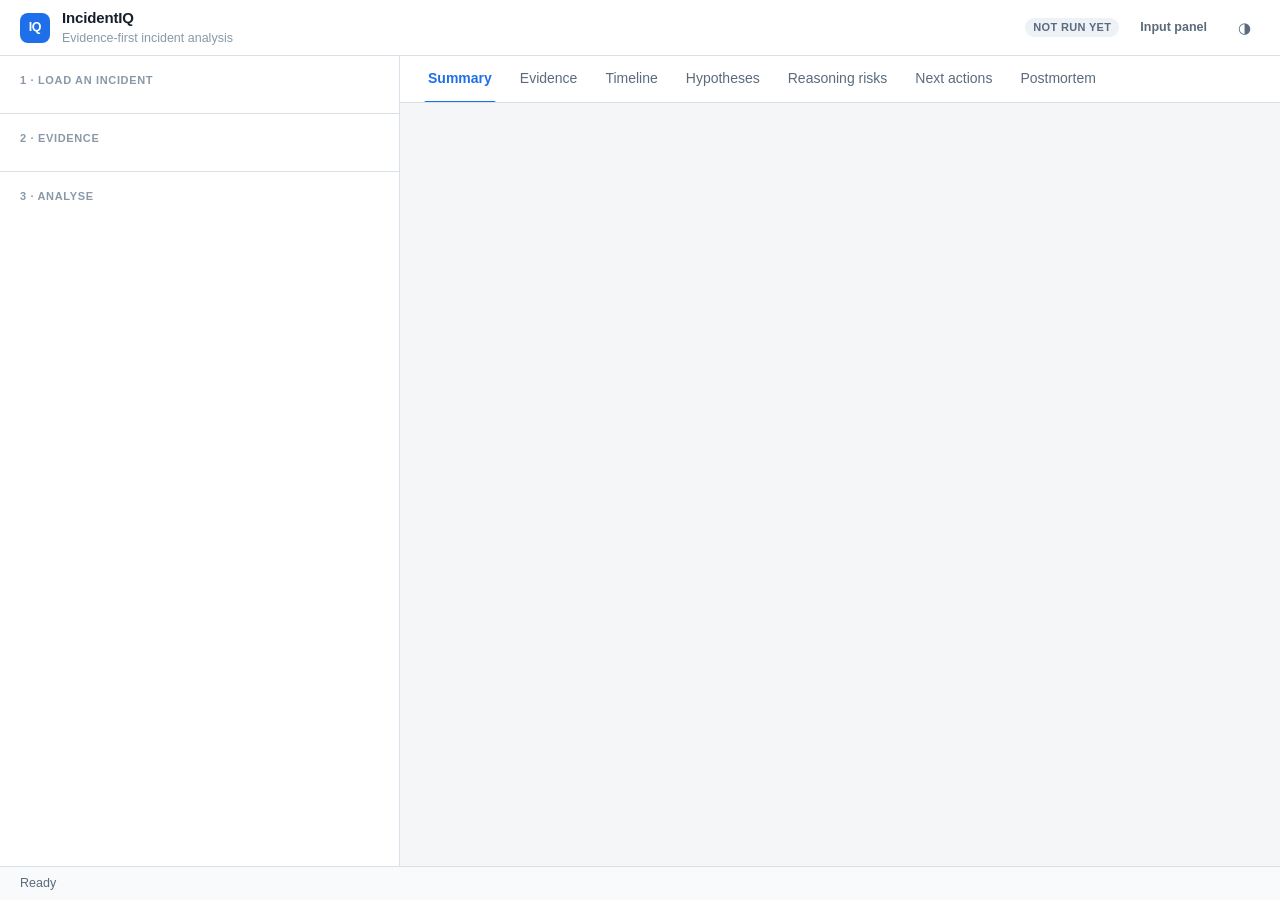
==== frontend/index.html @ 2699afd3 "design system and application shell Zero-build frontend so the tool runs with only Python installed." ====
<!DOCTYPE html>
<html lang="en" data-theme="light">
<head>
  <meta charset="utf-8">
  <meta name="viewport" content="width=device-width, initial-scale=1">
  <title>IncidentIQ &mdash; AI-assisted incident analysis</title>

  <link rel="stylesheet" href="./css/theme.css">
  <link rel="stylesheet" href="./css/base.css">
  <link rel="stylesheet" href="./css/layout.css">
  <link rel="stylesheet" href="./css/components.css">

  <!-- Applied before first paint so the page never flashes the wrong theme. -->
  <script>
    (function () {
      var saved = null;
      try { saved = localStorage.getItem("iq.theme"); } catch (e) { /* private mode */ }
      var prefersDark = window.matchMedia &&
        window.matchMedia("(prefers-color-scheme: dark)").matches;
      document.documentElement.dataset.theme = saved || (prefersDark ? "dark" : "light");
    })();
  </script>
</head>

<body>
<div class="app">

  <!-- ===================== header ===================== -->
  <header class="app-header">
    <div class="brand">
      <div class="brand__mark" aria-hidden="true">IQ</div>
      <div>
        <div class="brand__name">IncidentIQ</div>
        <div class="brand__tagline">Evidence-first incident analysis</div>
      </div>
    </div>

    <div class="app-header__spacer"></div>

    <div class="app-header__actions">
      <span class="badge" id="provider-badge" title="Which engine produced the current analysis">
        not run yet
      </span>
      <button class="btn btn--ghost btn--sm" id="btn-toggle-sidebar"
              title="Show or hide the input panel">
        Input panel
      </button>
      <button class="btn btn--icon btn--ghost" id="btn-theme"
              title="Switch between light and dark" aria-label="Toggle colour theme">
        &#9681;
      </button>
    </div>
  </header>

  <!-- ===================== body ===================== -->
  <div class="app-body" id="app-body" data-sidebar="expanded">

    <!-- ---------- input sidebar ---------- -->
    <aside class="sidebar" id="sidebar" aria-label="Incident input">
      <div class="sidebar__section">
        <span class="sidebar__label">1 &middot; Load an incident</span>
        <div id="mount-samples" class="stack-2"></div>
      </div>

      <div class="sidebar__section">
        <span class="sidebar__label">2 &middot; Evidence</span>
        <div id="mount-input"></div>
      </div>

      <div class="sidebar__section">
        <span class="sidebar__label">3 &middot; Analyse</span>
        <div id="mount-run"></div>
      </div>
    </aside>

    <!-- ---------- results workspace ---------- -->
    <main class="workspace">
      <nav class="tabstrip" role="tablist" id="tabstrip" aria-label="Analysis sections">
        <button class="tab" role="tab" data-tab="summary"    aria-selected="true">Summary</button>
        <button class="tab" role="tab" data-tab="evidence"   aria-selected="false">Evidence</button>
        <button class="tab" role="tab" data-tab="timeline"   aria-selected="false">Timeline</button>
        <button class="tab" role="tab" data-tab="hypotheses" aria-selected="false">Hypotheses</button>
        <button class="tab" role="tab" data-tab="risks"      aria-selected="false">Reasoning risks</button>
        <button class="tab" role="tab" data-tab="actions"    aria-selected="false">Next actions</button>
        <button class="tab" role="tab" data-tab="report"     aria-selected="false">Postmortem</button>
      </nav>

      <div class="panes" id="panes">
        <section class="pane is-active" data-pane="summary"    role="tabpanel"><div class="pane__inner" id="pane-summary"></div></section>
        <section class="pane"           data-pane="evidence"   role="tabpanel"><div class="pane__inner" id="pane-evidence"></div></section>
        <section class="pane"           data-pane="timeline"   role="tabpanel"><div class="pane__inner" id="pane-timeline"></div></section>
        <section class="pane"           data-pane="hypotheses" role="tabpanel"><div class="pane__inner" id="pane-hypotheses"></div></section>
        <section class="pane"           data-pane="risks"      role="tabpanel"><div class="pane__inner" id="pane-risks"></div></section>
        <section class="pane"           data-pane="actions"    role="tabpanel"><div class="pane__inner" id="pane-actions"></div></section>
        <section class="pane"           data-pane="report"     role="tabpanel"><div class="pane__inner" id="pane-report"></div></section>
      </div>
    </main>
  </div>

  <!-- ===================== status bar ===================== -->
  <footer class="statusbar" id="statusbar">
    <span class="statusbar__item" id="status-state">Ready</span>
    <span class="statusbar__spacer"></span>
    <span class="statusbar__item" id="status-grounding"></span>
    <span class="statusbar__item" id="status-model"></span>
    <span class="statusbar__item" id="status-duration"></span>
  </footer>
</div>

<div class="toast-host" id="toast-host" aria-live="polite"></div>
</body>
</html>
---- frontend/css/theme.css ----
/* ==========================================================================
   theme.css - design tokens only.
   Every colour, spacing step, radius and font size used anywhere in the app
   is declared here. Component stylesheets must never hard-code a raw value.
   ========================================================================== */

:root {
  /* --- neutral ramp (light) --- */
  --c-bg:            #f4f6f8;
  --c-surface:       #ffffff;
  --c-surface-2:     #f8fafc;
  --c-surface-3:     #eef2f6;
  --c-border:        #d9e0e7;
  --c-border-strong: #b9c4ce;

  --c-text:          #16202b;
  --c-text-muted:    #5b6b7c;
  --c-text-faint:    #8a99a8;

  /* --- brand --- */
  --c-brand:         #1f6feb;
  --c-brand-hover:   #1a5fcc;
  --c-brand-soft:    #e6f0fe;
  --c-brand-text:    #ffffff;

  /* --- semantic (severity / status) --- */
  --c-critical:      #c22b3a;
  --c-critical-soft: #fdeaec;
  --c-high:          #d1620a;
  --c-high-soft:     #fdf0e4;
  --c-medium:        #a3760b;
  --c-medium-soft:   #fdf6e3;
  --c-low:           #1f6feb;
  --c-low-soft:      #e9f1fe;
  --c-ok:            #1a7f52;
  --c-ok-soft:       #e6f5ee;
  --c-info:          #5b6b7c;
  --c-info-soft:     #eef2f6;

  /* --- epistemic status: the heart of the tool ---
     Facts, assumptions and hypotheses must never look the same. */
  --c-fact:          #1a7f52;
  --c-fact-soft:     #e6f5ee;
  --c-assumption:    #a3760b;
  --c-assumption-soft: #fdf6e3;
  --c-hypothesis:    #6b3fc4;
  --c-hypothesis-soft: #f0eafb;
  --c-unsupported:   #c22b3a;
  --c-unsupported-soft: #fdeaec;

  /* --- spacing scale (4px base) --- */
  --sp-1: 4px;
  --sp-2: 8px;
  --sp-3: 12px;
  --sp-4: 16px;
  --sp-5: 20px;
  --sp-6: 24px;
  --sp-8: 32px;
  --sp-10: 40px;
  --sp-12: 48px;

  /* --- radii --- */
  --r-sm: 4px;
  --r-md: 8px;
  --r-lg: 12px;
  --r-pill: 999px;

  /* --- typography --- */
  --font-sans: "Segoe UI", -apple-system, BlinkMacSystemFont, Roboto,
               "Helvetica Neue", Arial, sans-serif;
  --font-mono: "Cascadia Mono", "SF Mono", Consolas, "Liberation Mono", monospace;

  --fs-xs:  11px;
  --fs-sm:  12.5px;
  --fs-base: 14px;
  --fs-md:  15px;
  --fs-lg:  18px;
  --fs-xl:  22px;
  --fs-2xl: 28px;

  --lh-tight: 1.25;
  --lh-base:  1.55;

  /* --- elevation --- */
  --shadow-sm: 0 1px 2px rgba(16, 26, 36, .07);
  --shadow-md: 0 2px 8px rgba(16, 26, 36, .10);
  --shadow-lg: 0 8px 28px rgba(16, 26, 36, .16);

  /* --- layout --- */
  --sidebar-w: 400px;
  --header-h: 56px;
  --statusbar-h: 34px;

  --transition: 140ms ease;
}

/* --- dark theme -----------------------------------------------------------
   Only the colour tokens are overridden; every size stays identical. */
[data-theme="dark"] {
  --c-bg:            #0e141b;
  --c-surface:       #161e27;
  --c-surface-2:     #1b242f;
  --c-surface-3:     #222d3a;
  --c-border:        #2a3644;
  --c-border-strong: #3b4a5c;

  --c-text:          #e6edf3;
  --c-text-muted:    #9fb0c0;
  --c-text-faint:    #6e8093;

  --c-brand:         #4b8dfb;
  --c-brand-hover:   #6ba1fc;
  --c-brand-soft:    #1a2942;
  --c-brand-text:    #0e141b;

  --c-critical:      #f0707e;
  --c-critical-soft: #35191e;
  --c-high:          #f0a05a;
  --c-high-soft:     #33220f;
  --c-medium:        #e2be5c;
  --c-medium-soft:   #302810;
  --c-low:           #4b8dfb;
  --c-low-soft:      #17233a;
  --c-ok:            #4fc48c;
  --c-ok-soft:       #12291f;
  --c-info:          #9fb0c0;
  --c-info-soft:     #222d3a;

  --c-fact:          #4fc48c;
  --c-fact-soft:     #12291f;
  --c-assumption:    #e2be5c;
  --c-assumption-soft: #302810;
  --c-hypothesis:    #b18cf5;
  --c-hypothesis-soft: #241a3a;
  --c-unsupported:   #f0707e;
  --c-unsupported-soft: #35191e;

  --shadow-sm: 0 1px 2px rgba(0, 0, 0, .40);
  --shadow-md: 0 2px 10px rgba(0, 0, 0, .45);
  --shadow-lg: 0 10px 32px rgba(0, 0, 0, .55);
}
---- frontend/css/base.css ----
/* ==========================================================================
   base.css - reset and element defaults.
   ========================================================================== */

*,
*::before,
*::after { box-sizing: border-box; }

html, body { height: 100%; }

body {
  margin: 0;
  font-family: var(--font-sans);
  font-size: var(--fs-base);
  line-height: var(--lh-base);
  color: var(--c-text);
  background: var(--c-bg);
  -webkit-font-smoothing: antialiased;
}

h1, h2, h3, h4 {
  margin: 0;
  line-height: var(--lh-tight);
  font-weight: 600;
}

h1 { font-size: var(--fs-xl); }
h2 { font-size: var(--fs-lg); }
h3 { font-size: var(--fs-md); }
h4 { font-size: var(--fs-base); }

p { margin: 0 0 var(--sp-3); }
p:last-child { margin-bottom: 0; }

ul, ol { margin: 0 0 var(--sp-3); padding-left: var(--sp-5); }
li { margin-bottom: var(--sp-1); }

a {
  color: var(--c-brand);
  text-decoration: none;
}
a:hover { text-decoration: underline; }

code, pre, kbd {
  font-family: var(--font-mono);
  font-size: var(--fs-sm);
}

pre {
  margin: 0;
  overflow-x: auto;
}

button, input, select, textarea {
  font: inherit;
  color: inherit;
}

textarea { resize: vertical; }

hr {
  border: 0;
  border-top: 1px solid var(--c-border);
  margin: var(--sp-5) 0;
}

/* Focus ring - visible for keyboard users, invisible for mouse clicks. */
:focus-visible {
  outline: 2px solid var(--c-brand);
  outline-offset: 2px;
  border-radius: var(--r-sm);
}

/* Scrollbars, dark-theme aware. */
::-webkit-scrollbar { width: 10px; height: 10px; }
::-webkit-scrollbar-track { background: transparent; }
::-webkit-scrollbar-thumb {
  background: var(--c-border-strong);
  border-radius: var(--r-pill);
  border: 2px solid var(--c-bg);
}
::-webkit-scrollbar-thumb:hover { background: var(--c-text-faint); }

/* Screen-reader-only text. */
.sr-only {
  position: absolute;
  width: 1px; height: 1px;
  padding: 0; margin: -1px;
  overflow: hidden;
  clip: rect(0 0 0 0);
  white-space: nowrap;
  border: 0;
}

@media (prefers-reduced-motion: reduce) {
  *, *::before, *::after {
    animation-duration: .01ms !important;
    transition-duration: .01ms !important;
  }
}
---- frontend/css/layout.css ----
/* ==========================================================================
   layout.css - the application shell.
   Header / sidebar / workspace / status bar. No component styling here.
   ========================================================================== */

.app {
  display: grid;
  grid-template-rows: var(--header-h) 1fr var(--statusbar-h);
  height: 100vh;
  overflow: hidden;
}

/* --- header --------------------------------------------------------------- */

.app-header {
  display: flex;
  align-items: center;
  gap: var(--sp-4);
  padding: 0 var(--sp-5);
  background: var(--c-surface);
  border-bottom: 1px solid var(--c-border);
  z-index: 20;
}

.brand {
  display: flex;
  align-items: center;
  gap: var(--sp-3);
  min-width: 0;
}

.brand__mark {
  display: grid;
  place-items: center;
  width: 30px;
  height: 30px;
  border-radius: var(--r-md);
  background: var(--c-brand);
  color: var(--c-brand-text);
  font-weight: 700;
  font-size: var(--fs-sm);
  letter-spacing: -.02em;
  flex-shrink: 0;
}

.brand__name {
  font-size: var(--fs-md);
  font-weight: 650;
  letter-spacing: -.01em;
  white-space: nowrap;
}

.brand__tagline {
  font-size: var(--fs-sm);
  color: var(--c-text-faint);
  white-space: nowrap;
  overflow: hidden;
  text-overflow: ellipsis;
}

.app-header__spacer { flex: 1; }

.app-header__actions {
  display: flex;
  align-items: center;
  gap: var(--sp-2);
}

/* --- body: sidebar + workspace -------------------------------------------- */

.app-body {
  display: grid;
  grid-template-columns: var(--sidebar-w) 1fr;
  min-height: 0;
}

.app-body[data-sidebar="collapsed"] {
  grid-template-columns: 0 1fr;
}

.sidebar {
  background: var(--c-surface);
  border-right: 1px solid var(--c-border);
  overflow-y: auto;
  overflow-x: hidden;
  min-height: 0;
}

.app-body[data-sidebar="collapsed"] .sidebar {
  visibility: hidden;
}

.workspace {
  display: grid;
  grid-template-rows: auto 1fr;
  min-height: 0;
  min-width: 0;
}

/* --- tab strip ------------------------------------------------------------ */

.tabstrip {
  display: flex;
  align-items: stretch;
  gap: var(--sp-1);
  padding: 0 var(--sp-4);
  background: var(--c-surface);
  border-bottom: 1px solid var(--c-border);
  overflow-x: auto;
  scrollbar-width: none;
}
.tabstrip::-webkit-scrollbar { display: none; }

.tab {
  position: relative;
  display: flex;
  align-items: center;
  gap: var(--sp-2);
  padding: var(--sp-3) var(--sp-3);
  border: 0;
  background: none;
  color: var(--c-text-muted);
  font-size: var(--fs-base);
  font-weight: 500;
  white-space: nowrap;
  cursor: pointer;
  transition: color var(--transition);
}

.tab:hover { color: var(--c-text); }

.tab[aria-selected="true"] {
  color: var(--c-brand);
  font-weight: 600;
}

.tab[aria-selected="true"]::after {
  content: "";
  position: absolute;
  left: var(--sp-2);
  right: var(--sp-2);
  bottom: -1px;
  height: 2px;
  background: var(--c-brand);
  border-radius: var(--r-pill) var(--r-pill) 0 0;
}

.tab:disabled {
  opacity: .4;
  cursor: not-allowed;
}

/* --- tab panes ------------------------------------------------------------ */

.panes {
  overflow-y: auto;
  min-height: 0;
  padding: var(--sp-6);
}

.pane { display: none; }
.pane.is-active { display: block; }

.pane__inner {
  max-width: 960px;
  margin: 0 auto;
  display: flex;
  flex-direction: column;
  gap: var(--sp-5);
}

/* --- section blocks inside a pane ----------------------------------------- */

.section__head {
  display: flex;
  align-items: baseline;
  gap: var(--sp-3);
  margin-bottom: var(--sp-3);
  flex-wrap: wrap;
}

.section__title {
  font-size: var(--fs-lg);
  font-weight: 650;
  letter-spacing: -.01em;
}

.section__hint {
  font-size: var(--fs-sm);
  color: var(--c-text-faint);
}

/* --- status bar ----------------------------------------------------------- */

.statusbar {
  display: flex;
  align-items: center;
  gap: var(--sp-4);
  padding: 0 var(--sp-5);
  background: var(--c-surface-2);
  border-top: 1px solid var(--c-border);
  font-size: var(--fs-sm);
  color: var(--c-text-muted);
  overflow-x: auto;
  white-space: nowrap;
}

.statusbar__item {
  display: flex;
  align-items: center;
  gap: var(--sp-2);
}

.statusbar__spacer { flex: 1; }

/* --- sidebar internals ---------------------------------------------------- */

.sidebar__section {
  padding: var(--sp-4) var(--sp-5);
  border-bottom: 1px solid var(--c-border);
}

.sidebar__section:last-child { border-bottom: 0; }

.sidebar__label {
  display: block;
  font-size: var(--fs-xs);
  font-weight: 650;
  letter-spacing: .06em;
  text-transform: uppercase;
  color: var(--c-text-faint);
  margin-bottom: var(--sp-2);
}

/* --- responsive ----------------------------------------------------------- */

@media (max-width: 1000px) {
  .app-body,
  .app-body[data-sidebar="collapsed"] {
    grid-template-columns: 1fr;
    grid-template-rows: auto 1fr;
    overflow-y: auto;
  }
  .sidebar {
    border-right: 0;
    border-bottom: 1px solid var(--c-border);
    overflow: visible;
  }
  .app-body[data-sidebar="collapsed"] .sidebar { display: none; }
  .brand__tagline { display: none; }
  .panes { padding: var(--sp-4); }
}
---- frontend/css/components.css ----
/* ==========================================================================
   components.css - reusable UI pieces.
   Each block below maps 1:1 to a helper in js/core/dom.js or to a component
   module, so markup and styling stay in step.
   ========================================================================== */

/* --- buttons -------------------------------------------------------------- */

.btn {
  display: inline-flex;
  align-items: center;
  justify-content: center;
  gap: var(--sp-2);
  padding: var(--sp-2) var(--sp-4);
  border: 1px solid var(--c-border-strong);
  border-radius: var(--r-md);
  background: var(--c-surface);
  color: var(--c-text);
  font-size: var(--fs-base);
  font-weight: 550;
  cursor: pointer;
  white-space: nowrap;
  transition: background var(--transition), border-color var(--transition),
              color var(--transition), opacity var(--transition);
}

.btn:hover:not(:disabled) {
  background: var(--c-surface-3);
  border-color: var(--c-text-faint);
}

.btn:disabled { opacity: .5; cursor: not-allowed; }

.btn--primary {
  background: var(--c-brand);
  border-color: var(--c-brand);
  color: var(--c-brand-text);
}
.btn--primary:hover:not(:disabled) {
  background: var(--c-brand-hover);
  border-color: var(--c-brand-hover);
}

.btn--ghost {
  background: transparent;
  border-color: transparent;
  color: var(--c-text-muted);
}
.btn--ghost:hover:not(:disabled) {
  background: var(--c-surface-3);
  border-color: transparent;
  color: var(--c-text);
}

.btn--block { width: 100%; }
.btn--sm { padding: var(--sp-1) var(--sp-3); font-size: var(--fs-sm); }
.btn--lg { padding: var(--sp-3) var(--sp-5); font-size: var(--fs-md); }

.btn--icon {
  width: 32px;
  height: 32px;
  padding: 0;
  border-radius: var(--r-md);
  font-size: var(--fs-md);
}

/* --- form controls -------------------------------------------------------- */

.field { margin-bottom: var(--sp-4); }
.field:last-child { margin-bottom: 0; }

.field__label {
  display: flex;
  align-items: center;
  justify-content: space-between;
  gap: var(--sp-2);
  margin-bottom: var(--sp-2);
  font-size: var(--fs-sm);
  font-weight: 600;
  color: var(--c-text);
}

.field__counter {
  font-size: var(--fs-xs);
  font-weight: 400;
  color: var(--c-text-faint);
  font-variant-numeric: tabular-nums;
}

.field__help {
  margin-top: var(--sp-2);
  font-size: var(--fs-xs);
  color: var(--c-text-faint);
}

.input,
.textarea,
.select {
  width: 100%;
  padding: var(--sp-2) var(--sp-3);
  border: 1px solid var(--c-border-strong);
  border-radius: var(--r-md);
  background: var(--c-surface-2);
  color: var(--c-text);
  font-size: var(--fs-base);
  transition: border-color var(--transition), background var(--transition);
}

.input:focus,
.textarea:focus,
.select:focus {
  border-color: var(--c-brand);
  background: var(--c-surface);
  outline: none;
}

.textarea {
  min-height: 110px;
  font-family: var(--font-mono);
  font-size: var(--fs-sm);
  line-height: 1.5;
  white-space: pre;
  overflow-wrap: normal;
  overflow-x: auto;
}

.textarea--prose {
  font-family: var(--font-sans);
  font-size: var(--fs-base);
  white-space: pre-wrap;
  min-height: 70px;
}

.checkbox {
  display: flex;
  align-items: flex-start;
  gap: var(--sp-2);
  font-size: var(--fs-sm);
  cursor: pointer;
}
.checkbox input { margin-top: 2px; flex-shrink: 0; }

/* --- cards ---------------------------------------------------------------- */

.card {
  background: var(--c-surface);
  border: 1px solid var(--c-border);
  border-radius: var(--r-lg);
  padding: var(--sp-5);
  box-shadow: var(--shadow-sm);
}

.card--flush { padding: 0; overflow: hidden; }
.card--tight { padding: var(--sp-4); }

.card__head {
  display: flex;
  align-items: center;
  gap: var(--sp-3);
  margin-bottom: var(--sp-3);
  flex-wrap: wrap;
}

.card__title {
  font-size: var(--fs-md);
  font-weight: 650;
  flex: 1;
  min-width: 0;
}

.card__body { font-size: var(--fs-base); }

/* --- badges & chips ------------------------------------------------------- */

.badge {
  display: inline-flex;
  align-items: center;
  gap: var(--sp-1);
  padding: 1px var(--sp-2);
  border-radius: var(--r-pill);
  font-size: var(--fs-xs);
  font-weight: 650;
  letter-spacing: .03em;
  text-transform: uppercase;
  background: var(--c-info-soft);
  color: var(--c-info);
  white-space: nowrap;
}

.badge--critical { background: var(--c-critical-soft); color: var(--c-critical); }
.badge--high     { background: var(--c-high-soft);     color: var(--c-high); }
.badge--medium   { background: var(--c-medium-soft);   color: var(--c-medium); }
.badge--low      { background: var(--c-low-soft);      color: var(--c-low); }
.badge--ok       { background: var(--c-ok-soft);       color: var(--c-ok); }
.badge--brand    { background: var(--c-brand-soft);    color: var(--c-brand); }

/* Epistemic status - the visual language the whole tool is built around. */
.badge--fact        { background: var(--c-fact-soft);        color: var(--c-fact); }
.badge--assumption  { background: var(--c-assumption-soft);  color: var(--c-assumption); }
.badge--hypothesis  { background: var(--c-hypothesis-soft);  color: var(--c-hypothesis); }
.badge--unsupported { background: var(--c-unsupported-soft); color: var(--c-unsupported); }

.chip {
  display: inline-flex;
  align-items: center;
  gap: var(--sp-1);
  padding: 2px var(--sp-2);
  border: 1px solid var(--c-border-strong);
  border-radius: var(--r-pill);
  background: var(--c-surface-2);
  font-size: var(--fs-xs);
  color: var(--c-text-muted);
  cursor: pointer;
  transition: background var(--transition), border-color var(--transition);
}
.chip:hover { background: var(--c-surface-3); border-color: var(--c-brand); }
.chip[aria-pressed="true"] {
  background: var(--c-brand-soft);
  border-color: var(--c-brand);
  color: var(--c-brand);
}

/* --- evidence reference pill ---------------------------------------------
   Rendered for every "E7"-style citation. Clicking one jumps to the evidence
   item, which is what makes AI claims auditable instead of decorative. */

.evref {
  display: inline-flex;
  align-items: center;
  padding: 0 6px;
  border: 1px solid var(--c-border-strong);
  border-radius: var(--r-sm);
  background: var(--c-surface-2);
  color: var(--c-text-muted);
  font-family: var(--font-mono);
  font-size: var(--fs-xs);
  font-weight: 600;
  cursor: pointer;
  vertical-align: baseline;
  transition: all var(--transition);
}
.evref:hover {
  background: var(--c-brand-soft);
  border-color: var(--c-brand);
  color: var(--c-brand);
}
.evref--broken {
  background: var(--c-unsupported-soft);
  border-color: var(--c-unsupported);
  color: var(--c-unsupported);
  cursor: help;
}

.evref-list {
  display: inline-flex;
  flex-wrap: wrap;
  gap: var(--sp-1);
  align-items: center;
}

/* --- confidence meter ----------------------------------------------------- */

.meter {
  display: flex;
  align-items: center;
  gap: var(--sp-2);
  min-width: 150px;
}

.meter__track {
  flex: 1;
  height: 6px;
  border-radius: var(--r-pill);
  background: var(--c-surface-3);
  overflow: hidden;
}

.meter__fill {
  height: 100%;
  border-radius: var(--r-pill);
  background: var(--c-brand);
  transition: width 300ms ease;
}

.meter__fill--critical { background: var(--c-critical); }
.meter__fill--high     { background: var(--c-high); }
.meter__fill--medium   { background: var(--c-medium); }
.meter__fill--low      { background: var(--c-low); }

.meter__value {
  font-size: var(--fs-xs);
  font-weight: 650;
  color: var(--c-text-muted);
  font-variant-numeric: tabular-nums;
  min-width: 34px;
  text-align: right;
}

/* --- evidence for/against columns ----------------------------------------- */

.evidence-split {
  display: grid;
  grid-template-columns: 1fr 1fr;
  gap: var(--sp-4);
  margin-top: var(--sp-4);
}

@media (max-width: 720px) {
  .evidence-split { grid-template-columns: 1fr; }
}

.evidence-col {
  padding: var(--sp-3);
  border-radius: var(--r-md);
  background: var(--c-surface-2);
  border: 1px solid var(--c-border);
}

.evidence-col--for    { border-left: 3px solid var(--c-ok); }
.evidence-col--against { border-left: 3px solid var(--c-critical); }

.evidence-col__title {
  font-size: var(--fs-xs);
  font-weight: 650;
  letter-spacing: .05em;
  text-transform: uppercase;
  margin-bottom: var(--sp-2);
}
.evidence-col--for .evidence-col__title    { color: var(--c-ok); }
.evidence-col--against .evidence-col__title { color: var(--c-critical); }

/* --- log / evidence lines ------------------------------------------------- */

.evline {
  display: grid;
  grid-template-columns: 46px 1fr;
  gap: var(--sp-3);
  padding: var(--sp-2) var(--sp-3);
  border-bottom: 1px solid var(--c-border);
  font-size: var(--fs-sm);
  scroll-margin-top: var(--sp-8);
}
.evline:last-child { border-bottom: 0; }
.evline:hover { background: var(--c-surface-2); }

.evline.is-highlighted {
  background: var(--c-brand-soft);
  animation: flash 1.4s ease;
}

@keyframes flash {
  0%, 40% { background: var(--c-brand-soft); }
  100%    { background: transparent; }
}

.evline__id {
  font-family: var(--font-mono);
  font-size: var(--fs-xs);
  font-weight: 650;
  color: var(--c-text-faint);
  padding-top: 2px;
}

.evline__text {
  font-family: var(--font-mono);
  font-size: var(--fs-sm);
  word-break: break-word;
  white-space: pre-wrap;
}

.evline__meta {
  display: flex;
  flex-wrap: wrap;
  gap: var(--sp-2);
  margin-top: var(--sp-1);
  font-family: var(--font-sans);
  font-size: var(--fs-xs);
  color: var(--c-text-faint);
}

/* --- timeline ------------------------------------------------------------- */

.timeline { position: relative; padding-left: var(--sp-6); }

.timeline::before {
  content: "";
  position: absolute;
  left: 7px;
  top: 6px;
  bottom: 6px;
  width: 2px;
  background: var(--c-border);
}

.tl-item { position: relative; padding-bottom: var(--sp-5); }
.tl-item:last-child { padding-bottom: 0; }

.tl-item__dot {
  position: absolute;
  left: calc(var(--sp-6) * -1 + 2px);
  top: 4px;
  width: 12px;
  height: 12px;
  border-radius: 50%;
  background: var(--c-surface);
  border: 2px solid var(--c-fact);
}

.tl-item--inferred .tl-item__dot {
  border-color: var(--c-assumption);
  border-style: dashed;
}

.tl-item__time {
  font-family: var(--font-mono);
  font-size: var(--fs-xs);
  color: var(--c-text-faint);
  margin-bottom: 2px;
}

.tl-item__label { font-weight: 550; }

.tl-item__foot {
  display: flex;
  flex-wrap: wrap;
  align-items: center;
  gap: var(--sp-2);
  margin-top: var(--sp-2);
}

/* --- tables --------------------------------------------------------------- */

.table-wrap { overflow-x: auto; }

.table {
  width: 100%;
  border-collapse: collapse;
  font-size: var(--fs-sm);
}

.table th,
.table td {
  padding: var(--sp-2) var(--sp-3);
  text-align: left;
  border-bottom: 1px solid var(--c-border);
  vertical-align: top;
}

.table th {
  font-size: var(--fs-xs);
  font-weight: 650;
  letter-spacing: .04em;
  text-transform: uppercase;
  color: var(--c-text-faint);
  white-space: nowrap;
}

.table tbody tr:hover { background: var(--c-surface-2); }
.table tbody tr:last-child td { border-bottom: 0; }

/* --- callout -------------------------------------------------------------- */

.callout {
  display: flex;
  gap: var(--sp-3);
  padding: var(--sp-3) var(--sp-4);
  border-radius: var(--r-md);
  border-left: 3px solid var(--c-info);
  background: var(--c-info-soft);
  font-size: var(--fs-sm);
}

.callout--warn   { border-left-color: var(--c-high);     background: var(--c-high-soft); }
.callout--danger { border-left-color: var(--c-critical); background: var(--c-critical-soft); }
.callout--ok     { border-left-color: var(--c-ok);       background: var(--c-ok-soft); }

.callout__icon { flex-shrink: 0; font-size: var(--fs-md); line-height: 1.3; }
.callout__body { min-width: 0; }
.callout__title { font-weight: 650; margin-bottom: 2px; }

/* --- empty state ---------------------------------------------------------- */

.empty {
  display: flex;
  flex-direction: column;
  align-items: center;
  justify-content: center;
  gap: var(--sp-3);
  padding: var(--sp-12) var(--sp-5);
  text-align: center;
  color: var(--c-text-muted);
}

.empty__icon { font-size: 40px; opacity: .5; }
.empty__title { font-size: var(--fs-md); font-weight: 600; color: var(--c-text); }
.empty__text { max-width: 46ch; font-size: var(--fs-sm); }

/* --- spinner / progress --------------------------------------------------- */

.spinner {
  width: 14px;
  height: 14px;
  border: 2px solid currentColor;
  border-right-color: transparent;
  border-radius: 50%;
  animation: spin .7s linear infinite;
  flex-shrink: 0;
}

.spinner--lg { width: 26px; height: 26px; border-width: 3px; }

@keyframes spin { to { transform: rotate(360deg); } }

.progress-steps {
  display: flex;
  flex-direction: column;
  gap: var(--sp-2);
  font-size: var(--fs-sm);
  color: var(--c-text-muted);
}

.progress-step {
  display: flex;
  align-items: center;
  gap: var(--sp-2);
}
.progress-step[data-state="done"]    { color: var(--c-ok); }
.progress-step[data-state="active"]  { color: var(--c-text); font-weight: 550; }
.progress-step[data-state="pending"] { opacity: .5; }

/* --- toast ---------------------------------------------------------------- */

.toast-host {
  position: fixed;
  right: var(--sp-5);
  bottom: var(--sp-6);
  display: flex;
  flex-direction: column;
  gap: var(--sp-2);
  z-index: 100;
  pointer-events: none;
}

.toast {
  display: flex;
  align-items: flex-start;
  gap: var(--sp-3);
  max-width: 380px;
  padding: var(--sp-3) var(--sp-4);
  border-radius: var(--r-md);
  border-left: 3px solid var(--c-brand);
  background: var(--c-surface);
  box-shadow: var(--shadow-lg);
  font-size: var(--fs-sm);
  pointer-events: auto;
  animation: toast-in 180ms ease;
}

.toast--error { border-left-color: var(--c-critical); }
.toast--ok    { border-left-color: var(--c-ok); }
.toast--warn  { border-left-color: var(--c-high); }

@keyframes toast-in {
  from { opacity: 0; transform: translateY(8px); }
  to   { opacity: 1; transform: none; }
}

/* --- misc utilities ------------------------------------------------------- */

.stack   { display: flex; flex-direction: column; gap: var(--sp-4); }
.stack-2 { display: flex; flex-direction: column; gap: var(--sp-2); }
.row     { display: flex; align-items: center; gap: var(--sp-2); flex-wrap: wrap; }
.row--between { justify-content: space-between; }
.grow    { flex: 1; min-width: 0; }
.muted   { color: var(--c-text-muted); }
.faint   { color: var(--c-text-faint); }
.small   { font-size: var(--fs-sm); }
.xsmall  { font-size: var(--fs-xs); }
.mono    { font-family: var(--font-mono); }
.nowrap  { white-space: nowrap; }
.hidden  { display: none !important; }

.prose { font-size: var(--fs-md); line-height: 1.65; }
.prose p { margin-bottom: var(--sp-3); }

.code-block {
  padding: var(--sp-3);
  border-radius: var(--r-md);
  background: var(--c-surface-3);
  border: 1px solid var(--c-border);
  font-family: var(--font-mono);
  font-size: var(--fs-sm);
  line-height: 1.55;
  white-space: pre-wrap;
  word-break: break-word;
  max-height: 60vh;
  overflow-y: auto;
}
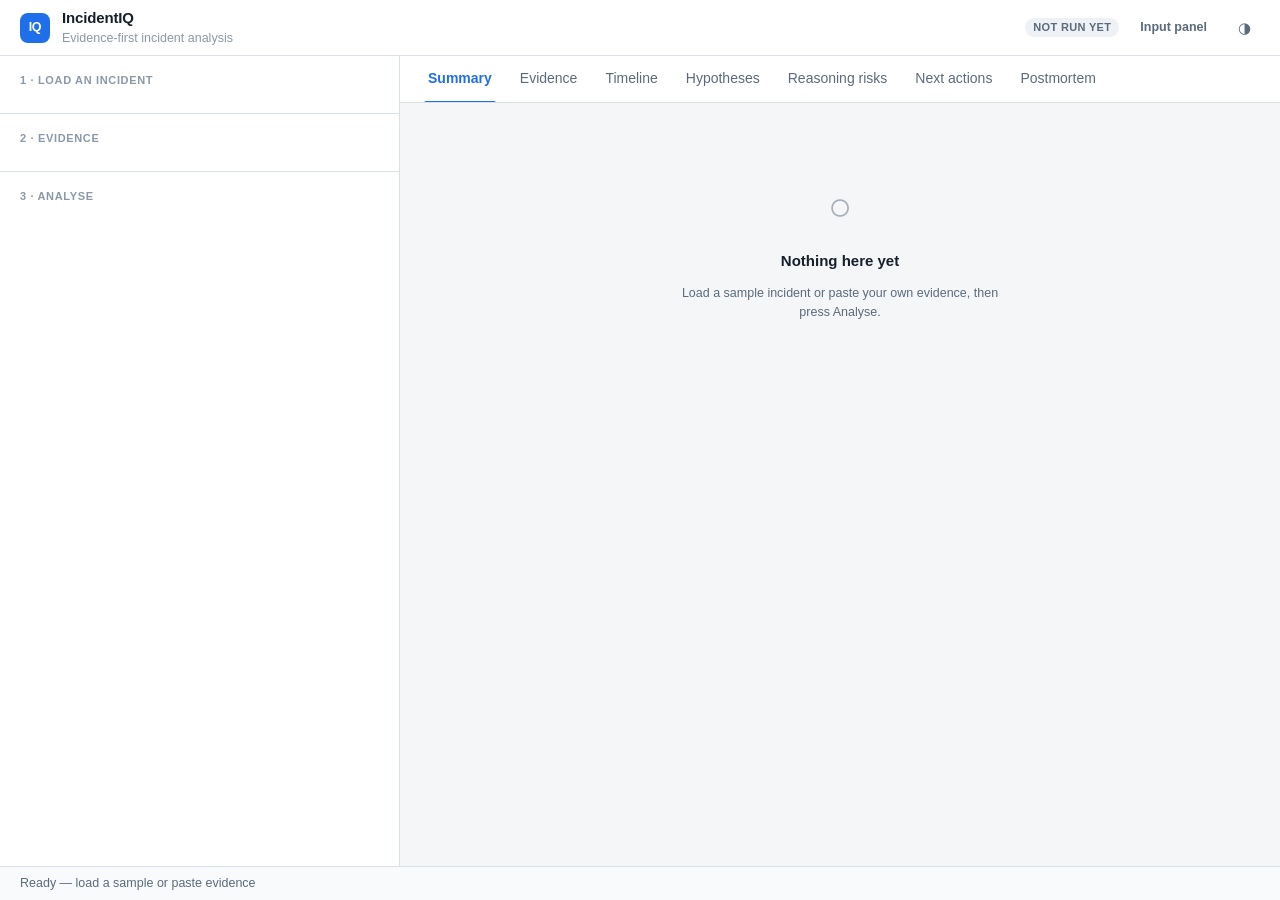
==== commit 3c991d2f: "feat(ui): core frontend modules (dom, store, api, format, shell) Small single-responsibility modules" ====
--- a/frontend/index.html
+++ b/frontend/index.html
@@ -108,5 +108,7 @@
 </div>
 
 <div class="toast-host" id="toast-host" aria-live="polite"></div>
+
+<script type="module" src="./js/app.js"></script>
 </body>
 </html>
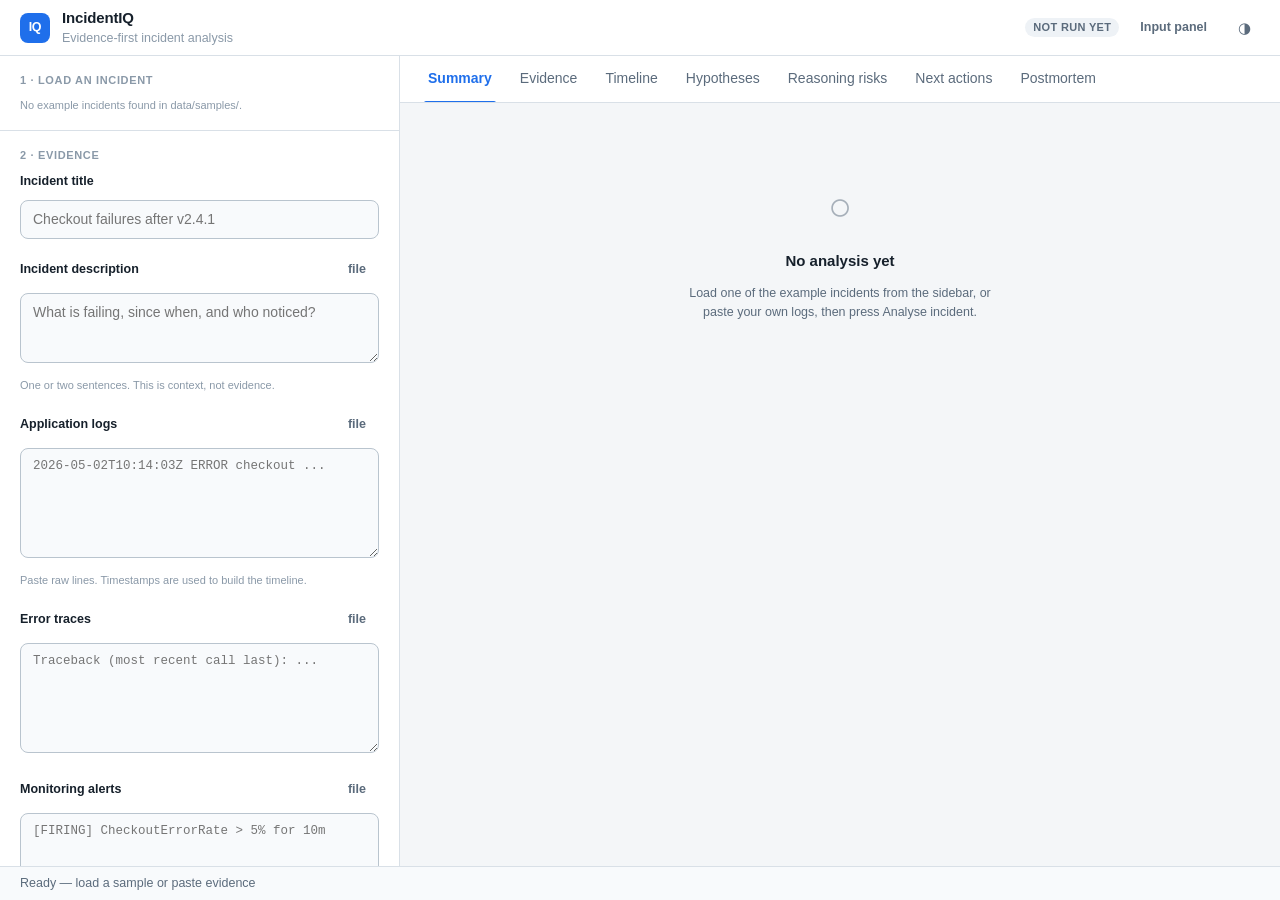
==== commit 1a2855fa: "analysis-pipeline-api        pipeline, postmortem, FastAPI service" ====
--- a/frontend/index.html
+++ b/frontend/index.html
@@ -4,6 +4,9 @@
   <meta charset="utf-8">
   <meta name="viewport" content="width=device-width, initial-scale=1">
   <title>IncidentIQ &mdash; AI-assisted incident analysis</title>
+
+  <!-- Inline so the app needs no network and no extra route to serve one file. -->
+  <link rel="icon" href="data:image/svg+xml,%3Csvg xmlns='http://www.w3.org/2000/svg' viewBox='0 0 32 32'%3E%3Crect width='32' height='32' rx='7' fill='%231f6feb'/%3E%3Ctext x='16' y='22' font-family='Segoe UI,Arial' font-size='15' font-weight='700' fill='white' text-anchor='middle'%3EIQ%3C/text%3E%3C/svg%3E">
 
   <link rel="stylesheet" href="./css/theme.css">
   <link rel="stylesheet" href="./css/base.css">
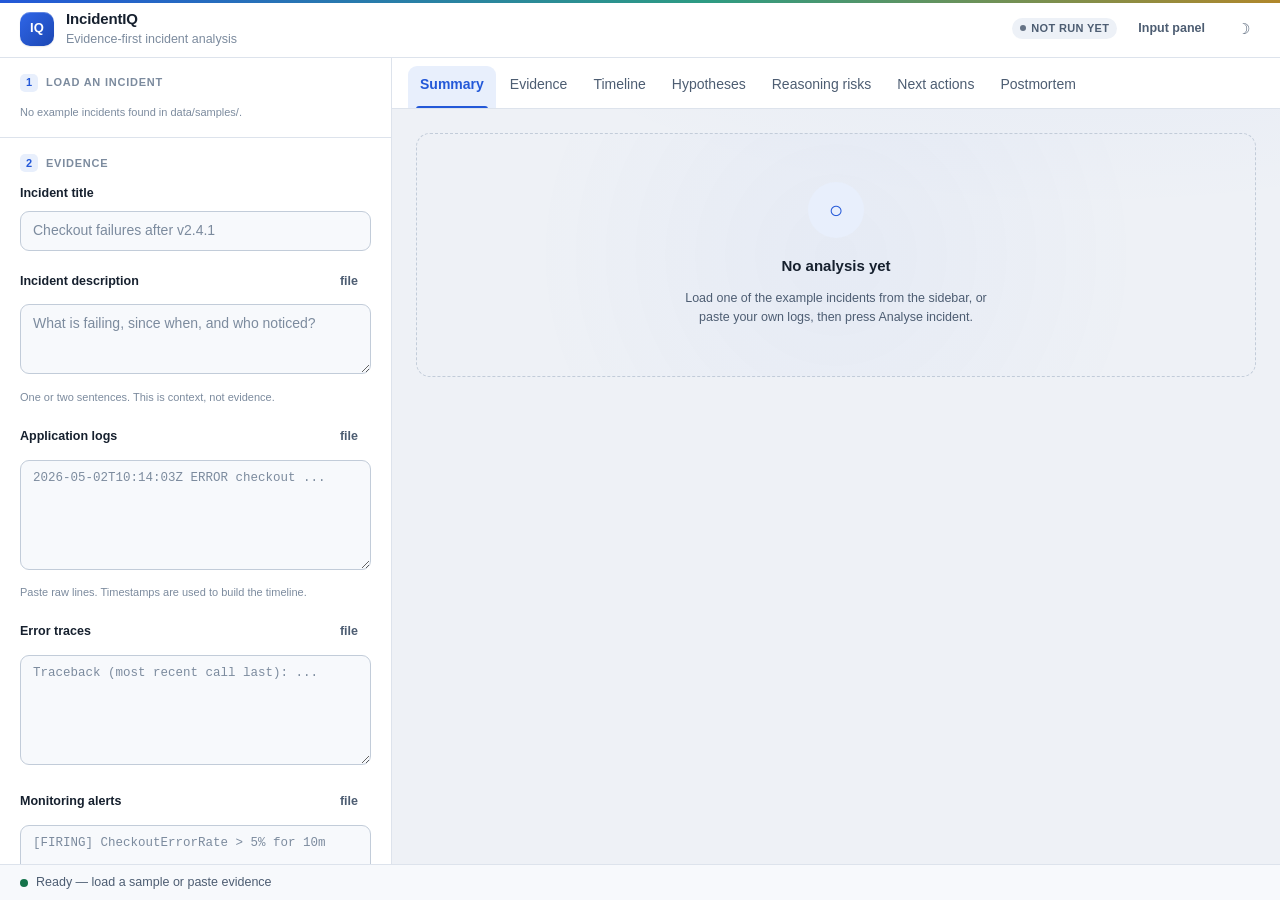
==== commit 435f8da5: "visual polish and accessibility pass Design: - refined palette in both themes; dark mode is a blue-s" ====
--- a/frontend/index.html
+++ b/frontend/index.html
@@ -6,7 +6,7 @@
   <title>IncidentIQ &mdash; AI-assisted incident analysis</title>
 
   <!-- Inline so the app needs no network and no extra route to serve one file. -->
-  <link rel="icon" href="data:image/svg+xml,%3Csvg xmlns='http://www.w3.org/2000/svg' viewBox='0 0 32 32'%3E%3Crect width='32' height='32' rx='7' fill='%231f6feb'/%3E%3Ctext x='16' y='22' font-family='Segoe UI,Arial' font-size='15' font-weight='700' fill='white' text-anchor='middle'%3EIQ%3C/text%3E%3C/svg%3E">
+  <link rel="icon" href="data:image/svg+xml,%3Csvg xmlns='http://www.w3.org/2000/svg' viewBox='0 0 32 32'%3E%3Crect width='32' height='32' rx='7' fill='%232358d8'/%3E%3Ctext x='16' y='22' font-family='Segoe UI,Arial' font-size='15' font-weight='700' fill='white' text-anchor='middle'%3EIQ%3C/text%3E%3C/svg%3E">
 
   <link rel="stylesheet" href="./css/theme.css">
   <link rel="stylesheet" href="./css/base.css">
@@ -26,6 +26,8 @@
 </head>
 
 <body>
+<a class="skip-link" href="#panes">Skip to analysis results</a>
+
 <div class="app">
 
   <!-- ===================== header ===================== -->
@@ -45,12 +47,12 @@
         not run yet
       </span>
       <button class="btn btn--ghost btn--sm" id="btn-toggle-sidebar"
-              title="Show or hide the input panel">
+              aria-pressed="false" title="Show or hide the input panel">
         Input panel
       </button>
       <button class="btn btn--icon btn--ghost" id="btn-theme"
               title="Switch between light and dark" aria-label="Toggle colour theme">
-        &#9681;
+        &#9789;
       </button>
     </div>
   </header>
@@ -61,17 +63,23 @@
     <!-- ---------- input sidebar ---------- -->
     <aside class="sidebar" id="sidebar" aria-label="Incident input">
       <div class="sidebar__section">
-        <span class="sidebar__label">1 &middot; Load an incident</span>
+        <span class="sidebar__label">
+          <span class="sidebar__step" aria-hidden="true">1</span> Load an incident
+        </span>
         <div id="mount-samples" class="stack-2"></div>
       </div>
 
       <div class="sidebar__section">
-        <span class="sidebar__label">2 &middot; Evidence</span>
+        <span class="sidebar__label">
+          <span class="sidebar__step" aria-hidden="true">2</span> Evidence
+        </span>
         <div id="mount-input"></div>
       </div>
 
       <div class="sidebar__section">
-        <span class="sidebar__label">3 &middot; Analyse</span>
+        <span class="sidebar__label">
+          <span class="sidebar__step" aria-hidden="true">3</span> Analyse
+        </span>
         <div id="mount-run"></div>
       </div>
     </aside>
@@ -79,30 +87,75 @@
     <!-- ---------- results workspace ---------- -->
     <main class="workspace">
       <nav class="tabstrip" role="tablist" id="tabstrip" aria-label="Analysis sections">
-        <button class="tab" role="tab" data-tab="summary"    aria-selected="true">Summary</button>
-        <button class="tab" role="tab" data-tab="evidence"   aria-selected="false">Evidence</button>
-        <button class="tab" role="tab" data-tab="timeline"   aria-selected="false">Timeline</button>
-        <button class="tab" role="tab" data-tab="hypotheses" aria-selected="false">Hypotheses</button>
-        <button class="tab" role="tab" data-tab="risks"      aria-selected="false">Reasoning risks</button>
-        <button class="tab" role="tab" data-tab="actions"    aria-selected="false">Next actions</button>
-        <button class="tab" role="tab" data-tab="report"     aria-selected="false">Postmortem</button>
+        <button class="tab" role="tab" id="tabbtn-summary" data-tab="summary"
+                aria-selected="true" aria-controls="panel-summary">
+          Summary
+        </button>
+        <button class="tab" role="tab" id="tabbtn-evidence" data-tab="evidence"
+                aria-selected="false" aria-controls="panel-evidence">
+          Evidence <span class="tab__count" data-count="evidence"></span>
+        </button>
+        <button class="tab" role="tab" id="tabbtn-timeline" data-tab="timeline"
+                aria-selected="false" aria-controls="panel-timeline">
+          Timeline <span class="tab__count" data-count="timeline"></span>
+        </button>
+        <button class="tab" role="tab" id="tabbtn-hypotheses" data-tab="hypotheses"
+                aria-selected="false" aria-controls="panel-hypotheses">
+          Hypotheses <span class="tab__count" data-count="hypotheses"></span>
+        </button>
+        <button class="tab" role="tab" id="tabbtn-risks" data-tab="risks"
+                aria-selected="false" aria-controls="panel-risks">
+          Reasoning risks <span class="tab__count" data-count="risks"></span>
+        </button>
+        <button class="tab" role="tab" id="tabbtn-actions" data-tab="actions"
+                aria-selected="false" aria-controls="panel-actions">
+          Next actions <span class="tab__count" data-count="actions"></span>
+        </button>
+        <button class="tab" role="tab" id="tabbtn-report" data-tab="report"
+                aria-selected="false" aria-controls="panel-report">
+          Postmortem
+        </button>
       </nav>
 
       <div class="panes" id="panes">
-        <section class="pane is-active" data-pane="summary"    role="tabpanel"><div class="pane__inner" id="pane-summary"></div></section>
-        <section class="pane"           data-pane="evidence"   role="tabpanel"><div class="pane__inner" id="pane-evidence"></div></section>
-        <section class="pane"           data-pane="timeline"   role="tabpanel"><div class="pane__inner" id="pane-timeline"></div></section>
-        <section class="pane"           data-pane="hypotheses" role="tabpanel"><div class="pane__inner" id="pane-hypotheses"></div></section>
-        <section class="pane"           data-pane="risks"      role="tabpanel"><div class="pane__inner" id="pane-risks"></div></section>
-        <section class="pane"           data-pane="actions"    role="tabpanel"><div class="pane__inner" id="pane-actions"></div></section>
-        <section class="pane"           data-pane="report"     role="tabpanel"><div class="pane__inner" id="pane-report"></div></section>
+        <section class="pane is-active" data-pane="summary" id="panel-summary"
+                 role="tabpanel" aria-labelledby="tabbtn-summary" tabindex="0">
+          <div class="pane__inner" id="pane-summary"></div>
+        </section>
+        <section class="pane" data-pane="evidence" id="panel-evidence"
+                 role="tabpanel" aria-labelledby="tabbtn-evidence" tabindex="0">
+          <div class="pane__inner" id="pane-evidence"></div>
+        </section>
+        <section class="pane" data-pane="timeline" id="panel-timeline"
+                 role="tabpanel" aria-labelledby="tabbtn-timeline" tabindex="0">
+          <div class="pane__inner" id="pane-timeline"></div>
+        </section>
+        <section class="pane" data-pane="hypotheses" id="panel-hypotheses"
+                 role="tabpanel" aria-labelledby="tabbtn-hypotheses" tabindex="0">
+          <div class="pane__inner" id="pane-hypotheses"></div>
+        </section>
+        <section class="pane" data-pane="risks" id="panel-risks"
+                 role="tabpanel" aria-labelledby="tabbtn-risks" tabindex="0">
+          <div class="pane__inner" id="pane-risks"></div>
+        </section>
+        <section class="pane" data-pane="actions" id="panel-actions"
+                 role="tabpanel" aria-labelledby="tabbtn-actions" tabindex="0">
+          <div class="pane__inner" id="pane-actions"></div>
+        </section>
+        <section class="pane" data-pane="report" id="panel-report"
+                 role="tabpanel" aria-labelledby="tabbtn-report" tabindex="0">
+          <div class="pane__inner" id="pane-report"></div>
+        </section>
       </div>
     </main>
   </div>
 
   <!-- ===================== status bar ===================== -->
   <footer class="statusbar" id="statusbar">
-    <span class="statusbar__item" id="status-state">Ready</span>
+    <span class="statusbar__item">
+      <span class="statusbar__dot" id="status-dot" data-tone="idle" aria-hidden="true"></span>
+      <span id="status-state" role="status" aria-live="polite">Ready</span>
+    </span>
     <span class="statusbar__spacer"></span>
     <span class="statusbar__item" id="status-grounding"></span>
     <span class="statusbar__item" id="status-model"></span>
--- a/frontend/css/theme.css
+++ b/frontend/css/theme.css
@@ -2,51 +2,60 @@
    theme.css - design tokens only.
    Every colour, spacing step, radius and font size used anywhere in the app
    is declared here. Component stylesheets must never hard-code a raw value.
+
+   Both themes are tuned for WCAG AA: body text and muted text clear 4.5:1
+   against every surface they appear on; the "faint" tier is reserved for
+   decorative labels that also exist in an accessible form nearby.
    ========================================================================== */
 
 :root {
+  color-scheme: light;
+
   /* --- neutral ramp (light) --- */
-  --c-bg:            #f4f6f8;
+  --c-bg:            #eef1f6;
+  --c-bg-accent:     #e6ebf3;
   --c-surface:       #ffffff;
-  --c-surface-2:     #f8fafc;
-  --c-surface-3:     #eef2f6;
-  --c-border:        #d9e0e7;
-  --c-border-strong: #b9c4ce;
+  --c-surface-2:     #f7f9fc;
+  --c-surface-3:     #edf1f7;
+  --c-border:        #dde3ec;
+  --c-border-strong: #c2ccd9;
 
-  --c-text:          #16202b;
-  --c-text-muted:    #5b6b7c;
-  --c-text-faint:    #8a99a8;
+  --c-text:          #16202e;
+  --c-text-muted:    #4d5d72;
+  --c-text-faint:    #7c8b9e;
 
-  /* --- brand --- */
-  --c-brand:         #1f6feb;
-  --c-brand-hover:   #1a5fcc;
-  --c-brand-soft:    #e6f0fe;
+  /* --- brand: a single cobalt hue, used with restraint --- */
+  --c-brand:         #2358d8;
+  --c-brand-hover:   #1c47b3;
+  --c-brand-soft:    #e8effc;
   --c-brand-text:    #ffffff;
+  --grad-brand:      linear-gradient(135deg, #2f66e8 0%, #1c47b3 100%);
+  --grad-hairline:   linear-gradient(90deg, #2358d8, #2d9b83 55%, #b0872b);
 
   /* --- semantic (severity / status) --- */
-  --c-critical:      #c22b3a;
-  --c-critical-soft: #fdeaec;
-  --c-high:          #d1620a;
-  --c-high-soft:     #fdf0e4;
-  --c-medium:        #a3760b;
-  --c-medium-soft:   #fdf6e3;
-  --c-low:           #1f6feb;
-  --c-low-soft:      #e9f1fe;
-  --c-ok:            #1a7f52;
-  --c-ok-soft:       #e6f5ee;
-  --c-info:          #5b6b7c;
-  --c-info-soft:     #eef2f6;
+  --c-critical:      #bb2837;
+  --c-critical-soft: #fceced;
+  --c-high:          #b35309;
+  --c-high-soft:     #fbf0e2;
+  --c-medium:        #8f6a09;
+  --c-medium-soft:   #faf4de;
+  --c-low:           #2358d8;
+  --c-low-soft:      #e9f0fd;
+  --c-ok:            #14724a;
+  --c-ok-soft:       #e3f4eb;
+  --c-info:          #4d5d72;
+  --c-info-soft:     #edf1f7;
 
   /* --- epistemic status: the heart of the tool ---
      Facts, assumptions and hypotheses must never look the same. */
-  --c-fact:          #1a7f52;
-  --c-fact-soft:     #e6f5ee;
-  --c-assumption:    #a3760b;
-  --c-assumption-soft: #fdf6e3;
-  --c-hypothesis:    #6b3fc4;
-  --c-hypothesis-soft: #f0eafb;
-  --c-unsupported:   #c22b3a;
-  --c-unsupported-soft: #fdeaec;
+  --c-fact:          #14724a;
+  --c-fact-soft:     #e3f4eb;
+  --c-assumption:    #8f6a09;
+  --c-assumption-soft: #faf4de;
+  --c-hypothesis:    #5f36bd;
+  --c-hypothesis-soft: #efe9fb;
+  --c-unsupported:   #bb2837;
+  --c-unsupported-soft: #fceced;
 
   /* --- spacing scale (4px base) --- */
   --sp-1: 4px;
@@ -60,14 +69,16 @@
   --sp-12: 48px;
 
   /* --- radii --- */
-  --r-sm: 4px;
-  --r-md: 8px;
-  --r-lg: 12px;
+  --r-sm: 5px;
+  --r-md: 9px;
+  --r-lg: 14px;
   --r-pill: 999px;
 
   /* --- typography --- */
-  --font-sans: "Segoe UI", -apple-system, BlinkMacSystemFont, Roboto,
-               "Helvetica Neue", Arial, sans-serif;
+  --font-sans: "Segoe UI Variable Text", "Segoe UI", -apple-system,
+               BlinkMacSystemFont, Roboto, "Helvetica Neue", Arial, sans-serif;
+  --font-display: "Segoe UI Variable Display", "Segoe UI", -apple-system,
+               BlinkMacSystemFont, Roboto, "Helvetica Neue", Arial, sans-serif;
   --font-mono: "Cascadia Mono", "SF Mono", Consolas, "Liberation Mono", monospace;
 
   --fs-xs:  11px;
@@ -82,60 +93,68 @@
   --lh-base:  1.55;
 
   /* --- elevation --- */
-  --shadow-sm: 0 1px 2px rgba(16, 26, 36, .07);
-  --shadow-md: 0 2px 8px rgba(16, 26, 36, .10);
-  --shadow-lg: 0 8px 28px rgba(16, 26, 36, .16);
+  --shadow-sm: 0 1px 2px rgba(18, 28, 45, .06), 0 1px 1px rgba(18, 28, 45, .04);
+  --shadow-md: 0 2px 6px rgba(18, 28, 45, .07), 0 8px 24px rgba(18, 28, 45, .08);
+  --shadow-lg: 0 4px 12px rgba(18, 28, 45, .12), 0 16px 40px rgba(18, 28, 45, .16);
+  --ring:      0 0 0 3px color-mix(in srgb, var(--c-brand) 22%, transparent);
 
   /* --- layout --- */
-  --sidebar-w: 400px;
-  --header-h: 56px;
-  --statusbar-h: 34px;
+  --sidebar-w: 392px;
+  --header-h: 58px;
+  --statusbar-h: 36px;
 
-  --transition: 140ms ease;
+  --transition: 150ms cubic-bezier(.2, .6, .3, 1);
 }
 
 /* --- dark theme -----------------------------------------------------------
-   Only the colour tokens are overridden; every size stays identical. */
+   Only the colour tokens are overridden; every size stays identical.
+   Deep blue-slate rather than grey: the app reads as an ops console. */
 [data-theme="dark"] {
-  --c-bg:            #0e141b;
-  --c-surface:       #161e27;
-  --c-surface-2:     #1b242f;
-  --c-surface-3:     #222d3a;
-  --c-border:        #2a3644;
-  --c-border-strong: #3b4a5c;
+  color-scheme: dark;
 
-  --c-text:          #e6edf3;
-  --c-text-muted:    #9fb0c0;
-  --c-text-faint:    #6e8093;
+  --c-bg:            #0b111c;
+  --c-bg-accent:     #0e1524;
+  --c-surface:       #131c2c;
+  --c-surface-2:     #182337;
+  --c-surface-3:     #1f2c44;
+  --c-border:        #263450;
+  --c-border-strong: #35476a;
 
-  --c-brand:         #4b8dfb;
-  --c-brand-hover:   #6ba1fc;
-  --c-brand-soft:    #1a2942;
-  --c-brand-text:    #0e141b;
+  --c-text:          #e7edf6;
+  --c-text-muted:    #a4b3c8;
+  --c-text-faint:    #71829c;
 
-  --c-critical:      #f0707e;
-  --c-critical-soft: #35191e;
-  --c-high:          #f0a05a;
-  --c-high-soft:     #33220f;
-  --c-medium:        #e2be5c;
-  --c-medium-soft:   #302810;
-  --c-low:           #4b8dfb;
-  --c-low-soft:      #17233a;
-  --c-ok:            #4fc48c;
-  --c-ok-soft:       #12291f;
-  --c-info:          #9fb0c0;
-  --c-info-soft:     #222d3a;
+  --c-brand:         #6e9bff;
+  --c-brand-hover:   #8db0ff;
+  --c-brand-soft:    #1b2a4a;
+  --c-brand-text:    #0b111c;
+  --grad-brand:      linear-gradient(135deg, #4f82f7 0%, #2d5dd8 100%);
+  --grad-hairline:   linear-gradient(90deg, #4f82f7, #2fae91 55%, #c79a3a);
 
-  --c-fact:          #4fc48c;
-  --c-fact-soft:     #12291f;
-  --c-assumption:    #e2be5c;
-  --c-assumption-soft: #302810;
-  --c-hypothesis:    #b18cf5;
-  --c-hypothesis-soft: #241a3a;
-  --c-unsupported:   #f0707e;
-  --c-unsupported-soft: #35191e;
+  --c-critical:      #f2808c;
+  --c-critical-soft: #3a1a20;
+  --c-high:          #eda766;
+  --c-high-soft:     #362411;
+  --c-medium:        #dfc169;
+  --c-medium-soft:   #322a12;
+  --c-low:           #6e9bff;
+  --c-low-soft:      #182644;
+  --c-ok:            #5fcd97;
+  --c-ok-soft:       #122c20;
+  --c-info:          #a4b3c8;
+  --c-info-soft:     #1f2c44;
 
-  --shadow-sm: 0 1px 2px rgba(0, 0, 0, .40);
-  --shadow-md: 0 2px 10px rgba(0, 0, 0, .45);
-  --shadow-lg: 0 10px 32px rgba(0, 0, 0, .55);
+  --c-fact:          #5fcd97;
+  --c-fact-soft:     #122c20;
+  --c-assumption:    #dfc169;
+  --c-assumption-soft: #322a12;
+  --c-hypothesis:    #b393f5;
+  --c-hypothesis-soft: #271d42;
+  --c-unsupported:   #f2808c;
+  --c-unsupported-soft: #3a1a20;
+
+  --shadow-sm: 0 1px 2px rgba(0, 0, 0, .45);
+  --shadow-md: 0 2px 8px rgba(0, 0, 0, .45), 0 10px 28px rgba(0, 0, 0, .35);
+  --shadow-lg: 0 6px 16px rgba(0, 0, 0, .5), 0 20px 48px rgba(0, 0, 0, .5);
+  --ring:      0 0 0 3px color-mix(in srgb, var(--c-brand) 30%, transparent);
 }
--- a/frontend/css/base.css
+++ b/frontend/css/base.css
@@ -14,14 +14,24 @@
   font-size: var(--fs-base);
   line-height: var(--lh-base);
   color: var(--c-text);
-  background: var(--c-bg);
+  background:
+    radial-gradient(1100px 500px at 85% -10%,
+      color-mix(in srgb, var(--c-brand) 6%, transparent), transparent 60%),
+    var(--c-bg);
   -webkit-font-smoothing: antialiased;
+  text-rendering: optimizeLegibility;
+}
+
+::selection {
+  background: color-mix(in srgb, var(--c-brand) 24%, transparent);
 }
 
 h1, h2, h3, h4 {
   margin: 0;
   line-height: var(--lh-tight);
   font-weight: 600;
+  font-family: var(--font-display);
+  letter-spacing: -.01em;
 }
 
 h1 { font-size: var(--fs-xl); }
@@ -66,8 +76,8 @@
 
 /* Focus ring - visible for keyboard users, invisible for mouse clicks. */
 :focus-visible {
-  outline: 2px solid var(--c-brand);
-  outline-offset: 2px;
+  outline: none;
+  box-shadow: var(--ring);
   border-radius: var(--r-sm);
 }
 
@@ -92,6 +102,34 @@
   border: 0;
 }
 
+/* Keyboard users can jump straight past the input sidebar to the results. */
+.skip-link {
+  position: absolute;
+  top: 8px; left: 8px;
+  z-index: 200;
+  padding: var(--sp-2) var(--sp-4);
+  border-radius: var(--r-md);
+  background: var(--c-brand);
+  color: var(--c-brand-text);
+  font-weight: 600;
+  transform: translateY(-64px);
+  transition: transform var(--transition);
+}
+.skip-link:focus-visible {
+  transform: none;
+  text-decoration: none;
+}
+
+kbd {
+  padding: 1px 6px;
+  border: 1px solid var(--c-border-strong);
+  border-bottom-width: 2px;
+  border-radius: var(--r-sm);
+  background: var(--c-surface-2);
+  font-size: var(--fs-xs);
+  color: var(--c-text-muted);
+}
+
 @media (prefers-reduced-motion: reduce) {
   *, *::before, *::after {
     animation-duration: .01ms !important;
--- a/frontend/css/layout.css
+++ b/frontend/css/layout.css
@@ -13,6 +13,7 @@
 /* --- header --------------------------------------------------------------- */
 
 .app-header {
+  position: relative;
   display: flex;
   align-items: center;
   gap: var(--sp-4);
@@ -22,6 +23,16 @@
   z-index: 20;
 }
 
+/* A thin three-colour hairline across the very top: fact-green, brand-blue,
+   assumption-gold. The whole product in four pixels. */
+.app-header::before {
+  content: "";
+  position: absolute;
+  top: 0; left: 0; right: 0;
+  height: 3px;
+  background: var(--grad-hairline);
+}
+
 .brand {
   display: flex;
   align-items: center;
@@ -32,18 +43,21 @@
 .brand__mark {
   display: grid;
   place-items: center;
-  width: 30px;
-  height: 30px;
-  border-radius: var(--r-md);
-  background: var(--c-brand);
-  color: var(--c-brand-text);
+  width: 34px;
+  height: 34px;
+  border-radius: 10px;
+  background: var(--grad-brand);
+  color: #fff;
+  font-family: var(--font-display);
   font-weight: 700;
-  font-size: var(--fs-sm);
-  letter-spacing: -.02em;
+  font-size: 13px;
+  letter-spacing: .02em;
   flex-shrink: 0;
+  box-shadow: inset 0 1px 0 rgba(255, 255, 255, .25), var(--shadow-sm);
 }
 
 .brand__name {
+  font-family: var(--font-display);
   font-size: var(--fs-md);
   font-weight: 650;
   letter-spacing: -.01em;
@@ -102,8 +116,8 @@
 .tabstrip {
   display: flex;
   align-items: stretch;
-  gap: var(--sp-1);
-  padding: 0 var(--sp-4);
+  gap: 2px;
+  padding: var(--sp-2) var(--sp-4) 0;
   background: var(--c-surface);
   border-bottom: 1px solid var(--c-border);
   overflow-x: auto;
@@ -116,22 +130,27 @@
   display: flex;
   align-items: center;
   gap: var(--sp-2);
-  padding: var(--sp-3) var(--sp-3);
+  padding: var(--sp-2) var(--sp-3) calc(var(--sp-2) + 4px);
   border: 0;
+  border-radius: var(--r-md) var(--r-md) 0 0;
   background: none;
   color: var(--c-text-muted);
   font-size: var(--fs-base);
   font-weight: 500;
   white-space: nowrap;
   cursor: pointer;
-  transition: color var(--transition);
-}
-
-.tab:hover { color: var(--c-text); }
+  transition: color var(--transition), background var(--transition);
+}
+
+.tab:hover {
+  color: var(--c-text);
+  background: var(--c-surface-2);
+}
 
 .tab[aria-selected="true"] {
   color: var(--c-brand);
   font-weight: 600;
+  background: var(--c-brand-soft);
 }
 
 .tab[aria-selected="true"]::after {
@@ -140,7 +159,7 @@
   left: var(--sp-2);
   right: var(--sp-2);
   bottom: -1px;
-  height: 2px;
+  height: 2.5px;
   background: var(--c-brand);
   border-radius: var(--r-pill) var(--r-pill) 0 0;
 }
@@ -148,6 +167,33 @@
 .tab:disabled {
   opacity: .4;
   cursor: not-allowed;
+}
+
+/* Per-tab result counter, populated by the shell once an analysis exists. */
+.tab__count {
+  display: inline-grid;
+  place-items: center;
+  min-width: 19px;
+  height: 19px;
+  padding: 0 5px;
+  border-radius: var(--r-pill);
+  background: var(--c-surface-3);
+  color: var(--c-text-muted);
+  font-size: var(--fs-xs);
+  font-weight: 650;
+  font-variant-numeric: tabular-nums;
+}
+
+.tab[aria-selected="true"] .tab__count {
+  background: var(--c-brand);
+  color: var(--c-brand-text);
+}
+
+.tab__count:empty { display: none; }
+
+.tab__count[data-tone="alert"] {
+  background: var(--c-critical-soft);
+  color: var(--c-critical);
 }
 
 /* --- tab panes ------------------------------------------------------------ */
@@ -156,10 +202,19 @@
   overflow-y: auto;
   min-height: 0;
   padding: var(--sp-6);
+  scroll-behavior: smooth;
 }
 
 .pane { display: none; }
-.pane.is-active { display: block; }
+.pane.is-active {
+  display: block;
+  animation: pane-in 220ms cubic-bezier(.2, .6, .3, 1);
+}
+
+@keyframes pane-in {
+  from { opacity: 0; transform: translateY(6px); }
+  to   { opacity: 1; transform: none; }
+}
 
 .pane__inner {
   max-width: 960px;
@@ -180,6 +235,7 @@
 }
 
 .section__title {
+  font-family: var(--font-display);
   font-size: var(--fs-lg);
   font-weight: 650;
   letter-spacing: -.01em;
@@ -209,6 +265,26 @@
   display: flex;
   align-items: center;
   gap: var(--sp-2);
+  font-variant-numeric: tabular-nums;
+}
+
+/* Coloured state dot ahead of the status text; tone set by the shell. */
+.statusbar__dot {
+  width: 8px;
+  height: 8px;
+  border-radius: 50%;
+  background: var(--c-ok);
+  flex-shrink: 0;
+}
+.statusbar__dot[data-tone="running"] {
+  background: var(--c-brand);
+  animation: dot-pulse 1.1s ease-in-out infinite;
+}
+.statusbar__dot[data-tone="error"] { background: var(--c-critical); }
+
+@keyframes dot-pulse {
+  0%, 100% { opacity: 1; }
+  50%      { opacity: .35; }
 }
 
 .statusbar__spacer { flex: 1; }
@@ -223,13 +299,30 @@
 .sidebar__section:last-child { border-bottom: 0; }
 
 .sidebar__label {
-  display: block;
+  display: flex;
+  align-items: center;
+  gap: var(--sp-2);
   font-size: var(--fs-xs);
   font-weight: 650;
-  letter-spacing: .06em;
+  letter-spacing: .07em;
   text-transform: uppercase;
   color: var(--c-text-faint);
-  margin-bottom: var(--sp-2);
+  margin-bottom: var(--sp-3);
+}
+
+/* The step number in the sidebar labels: a small filled square, so the
+   1-2-3 flow reads at a glance. */
+.sidebar__step {
+  display: inline-grid;
+  place-items: center;
+  width: 18px;
+  height: 18px;
+  border-radius: var(--r-sm);
+  background: var(--c-brand-soft);
+  color: var(--c-brand);
+  font-size: var(--fs-xs);
+  font-weight: 700;
+  letter-spacing: 0;
 }
 
 /* --- responsive ----------------------------------------------------------- */
--- a/frontend/css/components.css
+++ b/frontend/css/components.css
@@ -21,7 +21,8 @@
   cursor: pointer;
   white-space: nowrap;
   transition: background var(--transition), border-color var(--transition),
-              color var(--transition), opacity var(--transition);
+              color var(--transition), box-shadow var(--transition),
+              transform var(--transition), opacity var(--transition);
 }
 
 .btn:hover:not(:disabled) {
@@ -29,16 +30,21 @@
   border-color: var(--c-text-faint);
 }
 
+.btn:active:not(:disabled) { transform: translateY(1px); }
+
 .btn:disabled { opacity: .5; cursor: not-allowed; }
 
 .btn--primary {
-  background: var(--c-brand);
-  border-color: var(--c-brand);
-  color: var(--c-brand-text);
+  background: var(--grad-brand);
+  border-color: transparent;
+  color: #fff;
+  box-shadow: inset 0 1px 0 rgba(255, 255, 255, .18), var(--shadow-sm);
 }
 .btn--primary:hover:not(:disabled) {
-  background: var(--c-brand-hover);
-  border-color: var(--c-brand-hover);
+  background: var(--grad-brand);
+  border-color: transparent;
+  filter: brightness(1.08);
+  box-shadow: inset 0 1px 0 rgba(255, 255, 255, .18), var(--shadow-md);
 }
 
 .btn--ghost {
@@ -57,8 +63,8 @@
 .btn--lg { padding: var(--sp-3) var(--sp-5); font-size: var(--fs-md); }
 
 .btn--icon {
-  width: 32px;
-  height: 32px;
+  width: 34px;
+  height: 34px;
   padding: 0;
   border-radius: var(--r-md);
   font-size: var(--fs-md);
@@ -103,8 +109,12 @@
   background: var(--c-surface-2);
   color: var(--c-text);
   font-size: var(--fs-base);
-  transition: border-color var(--transition), background var(--transition);
-}
+  transition: border-color var(--transition), background var(--transition),
+              box-shadow var(--transition);
+}
+
+.input::placeholder,
+.textarea::placeholder { color: var(--c-text-faint); }
 
 .input:focus,
 .textarea:focus,
@@ -112,6 +122,7 @@
   border-color: var(--c-brand);
   background: var(--c-surface);
   outline: none;
+  box-shadow: var(--ring);
 }
 
 .textarea {
@@ -138,7 +149,13 @@
   font-size: var(--fs-sm);
   cursor: pointer;
 }
-.checkbox input { margin-top: 2px; flex-shrink: 0; }
+.checkbox input {
+  margin-top: 2px;
+  flex-shrink: 0;
+  width: 15px;
+  height: 15px;
+  accent-color: var(--c-brand);
+}
 
 /* --- cards ---------------------------------------------------------------- */
 
@@ -148,6 +165,16 @@
   border-radius: var(--r-lg);
   padding: var(--sp-5);
   box-shadow: var(--shadow-sm);
+  transition: box-shadow var(--transition), border-color var(--transition),
+              transform var(--transition);
+}
+
+/* Hypothesis and risk cards are <article>s; give them a gentle lift so the
+   pane feels alive without every static card bouncing around. */
+article.card:hover {
+  transform: translateY(-1px);
+  border-color: var(--c-border-strong);
+  box-shadow: var(--shadow-md);
 }
 
 .card--flush { padding: 0; overflow: hidden; }
@@ -162,6 +189,7 @@
 }
 
 .card__title {
+  font-family: var(--font-display);
   font-size: var(--fs-md);
   font-weight: 650;
   flex: 1;
@@ -175,8 +203,8 @@
 .badge {
   display: inline-flex;
   align-items: center;
-  gap: var(--sp-1);
-  padding: 1px var(--sp-2);
+  gap: 5px;
+  padding: 2px var(--sp-2);
   border-radius: var(--r-pill);
   font-size: var(--fs-xs);
   font-weight: 650;
@@ -187,6 +215,17 @@
   white-space: nowrap;
 }
 
+/* Small status dot inside every badge: colour reads even for text skimmers,
+   and the dot + label pair does not rely on colour alone. */
+.badge::before {
+  content: "";
+  width: 6px;
+  height: 6px;
+  border-radius: 50%;
+  background: currentColor;
+  opacity: .85;
+}
+
 .badge--critical { background: var(--c-critical-soft); color: var(--c-critical); }
 .badge--high     { background: var(--c-high-soft);     color: var(--c-high); }
 .badge--medium   { background: var(--c-medium-soft);   color: var(--c-medium); }
@@ -204,20 +243,22 @@
   display: inline-flex;
   align-items: center;
   gap: var(--sp-1);
-  padding: 2px var(--sp-2);
+  padding: 3px var(--sp-3);
   border: 1px solid var(--c-border-strong);
   border-radius: var(--r-pill);
   background: var(--c-surface-2);
   font-size: var(--fs-xs);
+  font-weight: 550;
   color: var(--c-text-muted);
   cursor: pointer;
-  transition: background var(--transition), border-color var(--transition);
+  transition: background var(--transition), border-color var(--transition),
+              color var(--transition);
 }
 .chip:hover { background: var(--c-surface-3); border-color: var(--c-brand); }
 .chip[aria-pressed="true"] {
-  background: var(--c-brand-soft);
+  background: var(--c-brand);
   border-color: var(--c-brand);
-  color: var(--c-brand);
+  color: var(--c-brand-text);
 }
 
 /* --- evidence reference pill ---------------------------------------------
@@ -227,7 +268,7 @@
 .evref {
   display: inline-flex;
   align-items: center;
-  padding: 0 6px;
+  padding: 1px 7px;
   border: 1px solid var(--c-border-strong);
   border-radius: var(--r-sm);
   background: var(--c-surface-2);
@@ -237,18 +278,21 @@
   font-weight: 600;
   cursor: pointer;
   vertical-align: baseline;
-  transition: all var(--transition);
+  transition: background var(--transition), border-color var(--transition),
+              color var(--transition), box-shadow var(--transition);
 }
 .evref:hover {
   background: var(--c-brand-soft);
   border-color: var(--c-brand);
   color: var(--c-brand);
+  box-shadow: var(--shadow-sm);
 }
 .evref--broken {
   background: var(--c-unsupported-soft);
   border-color: var(--c-unsupported);
   color: var(--c-unsupported);
   cursor: help;
+  text-decoration: line-through;
 }
 
 .evref-list {
@@ -269,23 +313,37 @@
 
 .meter__track {
   flex: 1;
-  height: 6px;
+  height: 7px;
   border-radius: var(--r-pill);
   background: var(--c-surface-3);
+  box-shadow: inset 0 1px 1px rgba(0, 0, 0, .06);
   overflow: hidden;
 }
 
 .meter__fill {
   height: 100%;
   border-radius: var(--r-pill);
-  background: var(--c-brand);
-  transition: width 300ms ease;
-}
-
-.meter__fill--critical { background: var(--c-critical); }
-.meter__fill--high     { background: var(--c-high); }
-.meter__fill--medium   { background: var(--c-medium); }
-.meter__fill--low      { background: var(--c-low); }
+  background: linear-gradient(90deg,
+    color-mix(in srgb, var(--c-brand) 70%, transparent), var(--c-brand));
+  transition: width 400ms cubic-bezier(.2, .6, .3, 1);
+}
+
+.meter__fill--critical {
+  background: linear-gradient(90deg,
+    color-mix(in srgb, var(--c-critical) 70%, transparent), var(--c-critical));
+}
+.meter__fill--high {
+  background: linear-gradient(90deg,
+    color-mix(in srgb, var(--c-high) 70%, transparent), var(--c-high));
+}
+.meter__fill--medium {
+  background: linear-gradient(90deg,
+    color-mix(in srgb, var(--c-medium) 70%, transparent), var(--c-medium));
+}
+.meter__fill--low {
+  background: linear-gradient(90deg,
+    color-mix(in srgb, var(--c-low) 70%, transparent), var(--c-low));
+}
 
 .meter__value {
   font-size: var(--fs-xs);
@@ -337,15 +395,21 @@
   gap: var(--sp-3);
   padding: var(--sp-2) var(--sp-3);
   border-bottom: 1px solid var(--c-border);
+  border-left: 2px solid transparent;
   font-size: var(--fs-sm);
   scroll-margin-top: var(--sp-8);
+  transition: background var(--transition), border-color var(--transition);
 }
 .evline:last-child { border-bottom: 0; }
-.evline:hover { background: var(--c-surface-2); }
+.evline:hover {
+  background: var(--c-surface-2);
+  border-left-color: var(--c-border-strong);
+}
 
 .evline.is-highlighted {
   background: var(--c-brand-soft);
-  animation: flash 1.4s ease;
+  border-left-color: var(--c-brand);
+  animation: flash 1.6s ease;
 }
 
 @keyframes flash {
@@ -389,7 +453,7 @@
   top: 6px;
   bottom: 6px;
   width: 2px;
-  background: var(--c-border);
+  background: linear-gradient(180deg, var(--c-border), var(--c-border-strong), var(--c-border));
 }
 
 .tl-item { position: relative; padding-bottom: var(--sp-5); }
@@ -403,12 +467,14 @@
   height: 12px;
   border-radius: 50%;
   background: var(--c-surface);
-  border: 2px solid var(--c-fact);
+  border: 2.5px solid var(--c-fact);
+  box-shadow: 0 0 0 3px color-mix(in srgb, var(--c-fact) 14%, transparent);
 }
 
 .tl-item--inferred .tl-item__dot {
   border-color: var(--c-assumption);
   border-style: dashed;
+  box-shadow: 0 0 0 3px color-mix(in srgb, var(--c-assumption) 14%, transparent);
 }
 
 .tl-item__time {
@@ -416,6 +482,7 @@
   font-size: var(--fs-xs);
   color: var(--c-text-faint);
   margin-bottom: 2px;
+  font-variant-numeric: tabular-nums;
 }
 
 .tl-item__label { font-weight: 550; }
@@ -447,14 +514,19 @@
 }
 
 .table th {
+  position: sticky;
+  top: 0;
+  background: var(--c-surface-2);
   font-size: var(--fs-xs);
   font-weight: 650;
   letter-spacing: .04em;
   text-transform: uppercase;
   color: var(--c-text-faint);
   white-space: nowrap;
-}
-
+  z-index: 1;
+}
+
+.table tbody tr { transition: background var(--transition); }
 .table tbody tr:hover { background: var(--c-surface-2); }
 .table tbody tr:last-child td { border-bottom: 0; }
 
@@ -465,16 +537,45 @@
   gap: var(--sp-3);
   padding: var(--sp-3) var(--sp-4);
   border-radius: var(--r-md);
+  border: 1px solid color-mix(in srgb, var(--c-info) 22%, transparent);
   border-left: 3px solid var(--c-info);
   background: var(--c-info-soft);
   font-size: var(--fs-sm);
 }
 
-.callout--warn   { border-left-color: var(--c-high);     background: var(--c-high-soft); }
-.callout--danger { border-left-color: var(--c-critical); background: var(--c-critical-soft); }
-.callout--ok     { border-left-color: var(--c-ok);       background: var(--c-ok-soft); }
-
-.callout__icon { flex-shrink: 0; font-size: var(--fs-md); line-height: 1.3; }
+.callout--warn {
+  border-color: color-mix(in srgb, var(--c-high) 25%, transparent);
+  border-left-color: var(--c-high);
+  background: var(--c-high-soft);
+}
+.callout--danger {
+  border-color: color-mix(in srgb, var(--c-critical) 25%, transparent);
+  border-left-color: var(--c-critical);
+  background: var(--c-critical-soft);
+}
+.callout--ok {
+  border-color: color-mix(in srgb, var(--c-ok) 25%, transparent);
+  border-left-color: var(--c-ok);
+  background: var(--c-ok-soft);
+}
+
+.callout__icon {
+  display: grid;
+  place-items: center;
+  width: 24px;
+  height: 24px;
+  border-radius: 50%;
+  flex-shrink: 0;
+  background: var(--c-surface);
+  color: var(--c-info);
+  font-size: var(--fs-sm);
+  font-weight: 700;
+  box-shadow: var(--shadow-sm);
+}
+.callout--warn   .callout__icon { color: var(--c-high); }
+.callout--danger .callout__icon { color: var(--c-critical); }
+.callout--ok     .callout__icon { color: var(--c-ok); }
+
 .callout__body { min-width: 0; }
 .callout__title { font-weight: 650; margin-bottom: 2px; }
 
@@ -489,10 +590,30 @@
   padding: var(--sp-12) var(--sp-5);
   text-align: center;
   color: var(--c-text-muted);
-}
-
-.empty__icon { font-size: 40px; opacity: .5; }
-.empty__title { font-size: var(--fs-md); font-weight: 600; color: var(--c-text); }
+  border: 1.5px dashed var(--c-border-strong);
+  border-radius: var(--r-lg);
+  background:
+    radial-gradient(circle at center,
+      color-mix(in srgb, var(--c-brand) 4%, transparent), transparent 70%);
+}
+
+.empty__icon {
+  display: grid;
+  place-items: center;
+  width: 56px;
+  height: 56px;
+  border-radius: 50%;
+  background: var(--c-brand-soft);
+  color: var(--c-brand);
+  font-size: 24px;
+  margin-bottom: var(--sp-1);
+}
+.empty__title {
+  font-family: var(--font-display);
+  font-size: var(--fs-md);
+  font-weight: 650;
+  color: var(--c-text);
+}
 .empty__text { max-width: 46ch; font-size: var(--fs-sm); }
 
 /* --- spinner / progress --------------------------------------------------- */
@@ -515,6 +636,10 @@
   display: flex;
   flex-direction: column;
   gap: var(--sp-2);
+  padding: var(--sp-3);
+  border-radius: var(--r-md);
+  border: 1px solid var(--c-border);
+  background: var(--c-surface-2);
   font-size: var(--fs-sm);
   color: var(--c-text-muted);
 }
@@ -523,6 +648,7 @@
   display: flex;
   align-items: center;
   gap: var(--sp-2);
+  transition: color var(--transition), opacity var(--transition);
 }
 .progress-step[data-state="done"]    { color: var(--c-ok); }
 .progress-step[data-state="active"]  { color: var(--c-text); font-weight: 550; }
@@ -548,12 +674,13 @@
   max-width: 380px;
   padding: var(--sp-3) var(--sp-4);
   border-radius: var(--r-md);
+  border: 1px solid var(--c-border);
   border-left: 3px solid var(--c-brand);
   background: var(--c-surface);
   box-shadow: var(--shadow-lg);
   font-size: var(--fs-sm);
   pointer-events: auto;
-  animation: toast-in 180ms ease;
+  animation: toast-in 200ms cubic-bezier(.2, .6, .3, 1);
 }
 
 .toast--error { border-left-color: var(--c-critical); }
@@ -561,7 +688,7 @@
 .toast--warn  { border-left-color: var(--c-high); }
 
 @keyframes toast-in {
-  from { opacity: 0; transform: translateY(8px); }
+  from { opacity: 0; transform: translateY(10px) scale(.98); }
   to   { opacity: 1; transform: none; }
 }
 
@@ -584,7 +711,7 @@
 .prose p { margin-bottom: var(--sp-3); }
 
 .code-block {
-  padding: var(--sp-3);
+  padding: var(--sp-4);
   border-radius: var(--r-md);
   background: var(--c-surface-3);
   border: 1px solid var(--c-border);
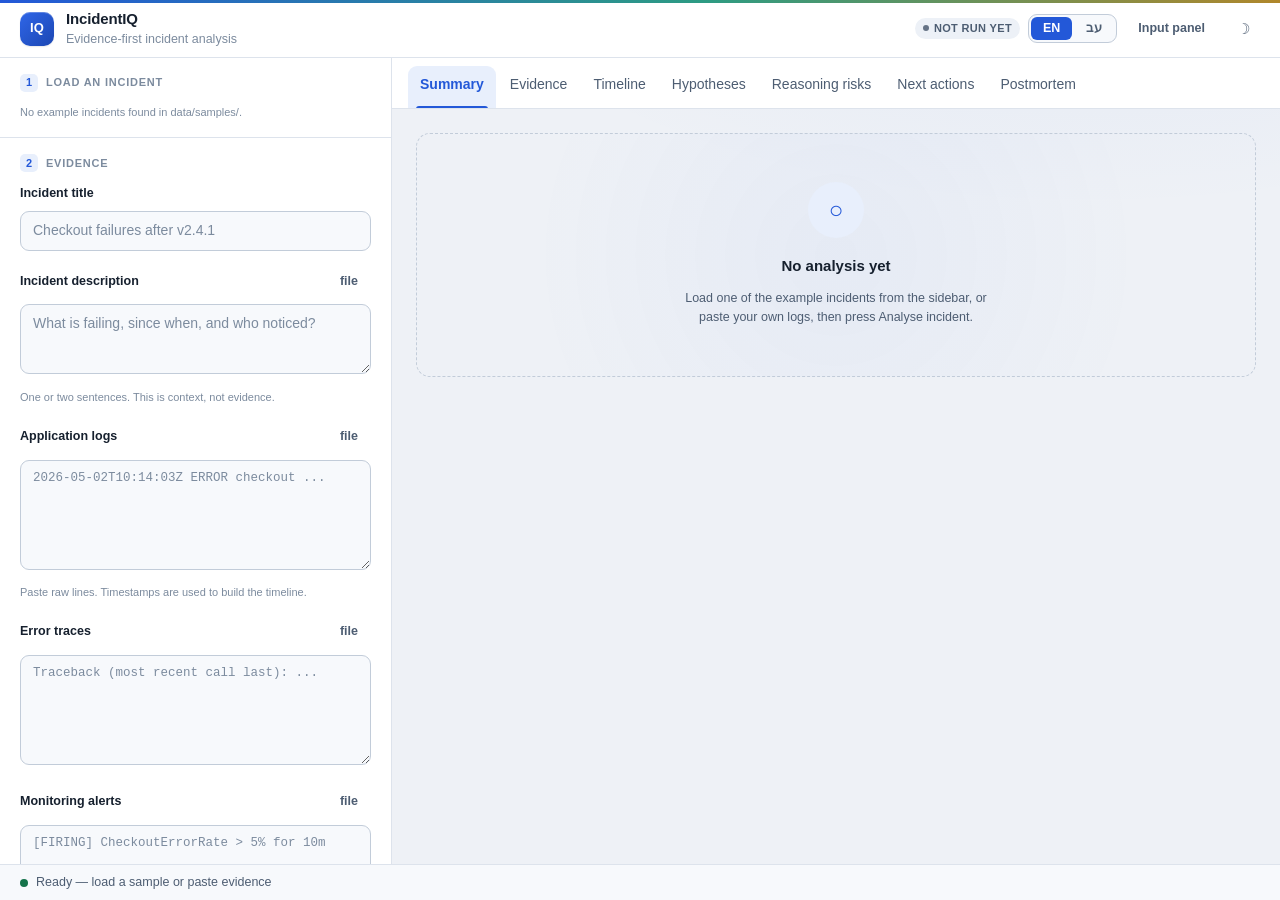
==== commit d6753866: "Hebrew interface with RTL, and Hebrew model output An EN / עב switch in the header changes the whole" ====
--- a/frontend/index.html
+++ b/frontend/index.html
@@ -1,5 +1,5 @@
 <!DOCTYPE html>
-<html lang="en" data-theme="light">
+<html lang="en" dir="ltr" data-theme="light">
 <head>
   <meta charset="utf-8">
   <meta name="viewport" content="width=device-width, initial-scale=1">
@@ -13,20 +13,28 @@
   <link rel="stylesheet" href="./css/layout.css">
   <link rel="stylesheet" href="./css/components.css">
 
-  <!-- Applied before first paint so the page never flashes the wrong theme. -->
+  <!-- Theme and direction are applied before first paint, so the page never
+       flashes the wrong colours or flips layout after load. -->
   <script>
     (function () {
-      var saved = null;
-      try { saved = localStorage.getItem("iq.theme"); } catch (e) { /* private mode */ }
+      var read = function (k) { try { return localStorage.getItem(k); } catch (e) { return null; } };
+      var theme = read("iq.theme");
       var prefersDark = window.matchMedia &&
         window.matchMedia("(prefers-color-scheme: dark)").matches;
-      document.documentElement.dataset.theme = saved || (prefersDark ? "dark" : "light");
+      document.documentElement.dataset.theme = theme || (prefersDark ? "dark" : "light");
+
+      var lang = read("iq.lang");
+      if (!lang) {
+        lang = (navigator.language || "en").toLowerCase().indexOf("he") === 0 ? "he" : "en";
+      }
+      document.documentElement.lang = lang;
+      document.documentElement.dir = lang === "he" ? "rtl" : "ltr";
     })();
   </script>
 </head>
 
 <body>
-<a class="skip-link" href="#panes">Skip to analysis results</a>
+<a class="skip-link" href="#panes" data-i18n="app.skipLink">Skip to analysis results</a>
 
 <div class="app">
 
@@ -36,24 +44,25 @@
       <div class="brand__mark" aria-hidden="true">IQ</div>
       <div>
         <div class="brand__name">IncidentIQ</div>
-        <div class="brand__tagline">Evidence-first incident analysis</div>
+        <div class="brand__tagline" data-i18n="app.tagline">Evidence-first incident analysis</div>
       </div>
     </div>
 
     <div class="app-header__spacer"></div>
 
     <div class="app-header__actions">
-      <span class="badge" id="provider-badge" title="Which engine produced the current analysis">
-        not run yet
-      </span>
-      <button class="btn btn--ghost btn--sm" id="btn-toggle-sidebar"
-              aria-pressed="false" title="Show or hide the input panel">
+      <span class="badge" id="provider-badge">not run yet</span>
+
+      <!-- Language switch. Rendered by shell.js so the available languages
+           come from i18n.js rather than being duplicated in markup. -->
+      <div class="langswitch" id="langswitch" role="group" data-i18n-aria="app.lang.title"></div>
+
+      <button class="btn btn--ghost btn--sm" id="btn-toggle-sidebar" aria-pressed="false"
+              data-i18n="app.inputPanel" data-i18n-title="app.inputPanel.title">
         Input panel
       </button>
       <button class="btn btn--icon btn--ghost" id="btn-theme"
-              title="Switch between light and dark" aria-label="Toggle colour theme">
-        &#9789;
-      </button>
+              data-i18n-aria="app.theme.toDark">&#9789;</button>
     </div>
   </header>
 
@@ -61,24 +70,27 @@
   <div class="app-body" id="app-body" data-sidebar="expanded">
 
     <!-- ---------- input sidebar ---------- -->
-    <aside class="sidebar" id="sidebar" aria-label="Incident input">
+    <aside class="sidebar" id="sidebar" data-i18n-aria="app.sidebar.aria">
       <div class="sidebar__section">
         <span class="sidebar__label">
-          <span class="sidebar__step" aria-hidden="true">1</span> Load an incident
+          <span class="sidebar__step" aria-hidden="true">1</span>
+          <span data-i18n="step.1">Load an incident</span>
         </span>
         <div id="mount-samples" class="stack-2"></div>
       </div>
 
       <div class="sidebar__section">
         <span class="sidebar__label">
-          <span class="sidebar__step" aria-hidden="true">2</span> Evidence
+          <span class="sidebar__step" aria-hidden="true">2</span>
+          <span data-i18n="step.2">Evidence</span>
         </span>
         <div id="mount-input"></div>
       </div>
 
       <div class="sidebar__section">
         <span class="sidebar__label">
-          <span class="sidebar__step" aria-hidden="true">3</span> Analyse
+          <span class="sidebar__step" aria-hidden="true">3</span>
+          <span data-i18n="step.3">Analyse</span>
         </span>
         <div id="mount-run"></div>
       </div>
@@ -86,34 +98,39 @@
 
     <!-- ---------- results workspace ---------- -->
     <main class="workspace">
-      <nav class="tabstrip" role="tablist" id="tabstrip" aria-label="Analysis sections">
+      <nav class="tabstrip" role="tablist" id="tabstrip" data-i18n-aria="tabs.aria">
         <button class="tab" role="tab" id="tabbtn-summary" data-tab="summary"
                 aria-selected="true" aria-controls="panel-summary">
-          Summary
+          <span data-i18n="tab.summary">Summary</span>
         </button>
         <button class="tab" role="tab" id="tabbtn-evidence" data-tab="evidence"
                 aria-selected="false" aria-controls="panel-evidence">
-          Evidence <span class="tab__count" data-count="evidence"></span>
+          <span data-i18n="tab.evidence">Evidence</span>
+          <span class="tab__count" data-count="evidence"></span>
         </button>
         <button class="tab" role="tab" id="tabbtn-timeline" data-tab="timeline"
                 aria-selected="false" aria-controls="panel-timeline">
-          Timeline <span class="tab__count" data-count="timeline"></span>
+          <span data-i18n="tab.timeline">Timeline</span>
+          <span class="tab__count" data-count="timeline"></span>
         </button>
         <button class="tab" role="tab" id="tabbtn-hypotheses" data-tab="hypotheses"
                 aria-selected="false" aria-controls="panel-hypotheses">
-          Hypotheses <span class="tab__count" data-count="hypotheses"></span>
+          <span data-i18n="tab.hypotheses">Hypotheses</span>
+          <span class="tab__count" data-count="hypotheses"></span>
         </button>
         <button class="tab" role="tab" id="tabbtn-risks" data-tab="risks"
                 aria-selected="false" aria-controls="panel-risks">
-          Reasoning risks <span class="tab__count" data-count="risks"></span>
+          <span data-i18n="tab.risks">Reasoning risks</span>
+          <span class="tab__count" data-count="risks"></span>
         </button>
         <button class="tab" role="tab" id="tabbtn-actions" data-tab="actions"
                 aria-selected="false" aria-controls="panel-actions">
-          Next actions <span class="tab__count" data-count="actions"></span>
+          <span data-i18n="tab.actions">Next actions</span>
+          <span class="tab__count" data-count="actions"></span>
         </button>
         <button class="tab" role="tab" id="tabbtn-report" data-tab="report"
                 aria-selected="false" aria-controls="panel-report">
-          Postmortem
+          <span data-i18n="tab.report">Postmortem</span>
         </button>
       </nav>
 
--- a/frontend/css/base.css
+++ b/frontend/css/base.css
@@ -42,7 +42,7 @@
 p { margin: 0 0 var(--sp-3); }
 p:last-child { margin-bottom: 0; }
 
-ul, ol { margin: 0 0 var(--sp-3); padding-left: var(--sp-5); }
+ul, ol { margin: 0 0 var(--sp-3); padding-inline-start: var(--sp-5); }
 li { margin-bottom: var(--sp-1); }
 
 a {
@@ -105,7 +105,8 @@
 /* Keyboard users can jump straight past the input sidebar to the results. */
 .skip-link {
   position: absolute;
-  top: 8px; left: 8px;
+  top: 8px;
+  inset-inline-start: 8px;
   z-index: 200;
   padding: var(--sp-2) var(--sp-4);
   border-radius: var(--r-md);
--- a/frontend/css/layout.css
+++ b/frontend/css/layout.css
@@ -94,7 +94,7 @@
 
 .sidebar {
   background: var(--c-surface);
-  border-right: 1px solid var(--c-border);
+  border-inline-end: 1px solid var(--c-border);
   overflow-y: auto;
   overflow-x: hidden;
   min-height: 0;
@@ -156,8 +156,7 @@
 .tab[aria-selected="true"]::after {
   content: "";
   position: absolute;
-  left: var(--sp-2);
-  right: var(--sp-2);
+  inset-inline: var(--sp-2);
   bottom: -1px;
   height: 2.5px;
   background: var(--c-brand);
@@ -335,7 +334,7 @@
     overflow-y: auto;
   }
   .sidebar {
-    border-right: 0;
+    border-inline-end: 0;
     border-bottom: 1px solid var(--c-border);
     overflow: visible;
   }
--- a/frontend/css/components.css
+++ b/frontend/css/components.css
@@ -351,7 +351,7 @@
   color: var(--c-text-muted);
   font-variant-numeric: tabular-nums;
   min-width: 34px;
-  text-align: right;
+  text-align: end;
 }
 
 /* --- evidence for/against columns ----------------------------------------- */
@@ -374,8 +374,8 @@
   border: 1px solid var(--c-border);
 }
 
-.evidence-col--for    { border-left: 3px solid var(--c-ok); }
-.evidence-col--against { border-left: 3px solid var(--c-critical); }
+.evidence-col--for    { border-inline-start: 3px solid var(--c-ok); }
+.evidence-col--against { border-inline-start: 3px solid var(--c-critical); }
 
 .evidence-col__title {
   font-size: var(--fs-xs);
@@ -395,7 +395,7 @@
   gap: var(--sp-3);
   padding: var(--sp-2) var(--sp-3);
   border-bottom: 1px solid var(--c-border);
-  border-left: 2px solid transparent;
+  border-inline-start: 2px solid transparent;
   font-size: var(--fs-sm);
   scroll-margin-top: var(--sp-8);
   transition: background var(--transition), border-color var(--transition);
@@ -403,12 +403,12 @@
 .evline:last-child { border-bottom: 0; }
 .evline:hover {
   background: var(--c-surface-2);
-  border-left-color: var(--c-border-strong);
+  border-inline-start-color: var(--c-border-strong);
 }
 
 .evline.is-highlighted {
   background: var(--c-brand-soft);
-  border-left-color: var(--c-brand);
+  border-inline-start-color: var(--c-brand);
   animation: flash 1.6s ease;
 }
 
@@ -444,12 +444,12 @@
 
 /* --- timeline ------------------------------------------------------------- */
 
-.timeline { position: relative; padding-left: var(--sp-6); }
+.timeline { position: relative; padding-inline-start: var(--sp-6); }
 
 .timeline::before {
   content: "";
   position: absolute;
-  left: 7px;
+  inset-inline-start: 7px;
   top: 6px;
   bottom: 6px;
   width: 2px;
@@ -461,7 +461,7 @@
 
 .tl-item__dot {
   position: absolute;
-  left: calc(var(--sp-6) * -1 + 2px);
+  inset-inline-start: calc(var(--sp-6) * -1 + 2px);
   top: 4px;
   width: 12px;
   height: 12px;
@@ -508,7 +508,7 @@
 .table th,
 .table td {
   padding: var(--sp-2) var(--sp-3);
-  text-align: left;
+  text-align: start;
   border-bottom: 1px solid var(--c-border);
   vertical-align: top;
 }
@@ -538,24 +538,24 @@
   padding: var(--sp-3) var(--sp-4);
   border-radius: var(--r-md);
   border: 1px solid color-mix(in srgb, var(--c-info) 22%, transparent);
-  border-left: 3px solid var(--c-info);
+  border-inline-start: 3px solid var(--c-info);
   background: var(--c-info-soft);
   font-size: var(--fs-sm);
 }
 
 .callout--warn {
   border-color: color-mix(in srgb, var(--c-high) 25%, transparent);
-  border-left-color: var(--c-high);
+  border-inline-start-color: var(--c-high);
   background: var(--c-high-soft);
 }
 .callout--danger {
   border-color: color-mix(in srgb, var(--c-critical) 25%, transparent);
-  border-left-color: var(--c-critical);
+  border-inline-start-color: var(--c-critical);
   background: var(--c-critical-soft);
 }
 .callout--ok {
   border-color: color-mix(in srgb, var(--c-ok) 25%, transparent);
-  border-left-color: var(--c-ok);
+  border-inline-start-color: var(--c-ok);
   background: var(--c-ok-soft);
 }
 
@@ -658,7 +658,7 @@
 
 .toast-host {
   position: fixed;
-  right: var(--sp-5);
+  inset-inline-end: var(--sp-5);
   bottom: var(--sp-6);
   display: flex;
   flex-direction: column;
@@ -675,7 +675,7 @@
   padding: var(--sp-3) var(--sp-4);
   border-radius: var(--r-md);
   border: 1px solid var(--c-border);
-  border-left: 3px solid var(--c-brand);
+  border-inline-start: 3px solid var(--c-brand);
   background: var(--c-surface);
   box-shadow: var(--shadow-lg);
   font-size: var(--fs-sm);
@@ -683,9 +683,9 @@
   animation: toast-in 200ms cubic-bezier(.2, .6, .3, 1);
 }
 
-.toast--error { border-left-color: var(--c-critical); }
-.toast--ok    { border-left-color: var(--c-ok); }
-.toast--warn  { border-left-color: var(--c-high); }
+.toast--error { border-inline-start-color: var(--c-critical); }
+.toast--ok    { border-inline-start-color: var(--c-ok); }
+.toast--warn  { border-inline-start-color: var(--c-high); }
 
 @keyframes toast-in {
   from { opacity: 0; transform: translateY(10px) scale(.98); }
@@ -723,3 +723,58 @@
   max-height: 60vh;
   overflow-y: auto;
 }
+
+/* --- language switch ------------------------------------------------------ */
+
+.langswitch {
+  display: inline-flex;
+  align-items: center;
+  padding: 2px;
+  border: 1px solid var(--c-border-strong);
+  border-radius: var(--r-md);
+  background: var(--c-surface-2);
+  gap: 2px;
+}
+
+.langswitch__btn {
+  padding: 3px var(--sp-3);
+  border: 0;
+  border-radius: calc(var(--r-md) - 3px);
+  background: transparent;
+  color: var(--c-text-muted);
+  font-size: var(--fs-sm);
+  font-weight: 600;
+  line-height: 1.4;
+  cursor: pointer;
+  transition: background var(--transition), color var(--transition);
+}
+
+.langswitch__btn:hover { color: var(--c-text); }
+
+.langswitch__btn[aria-pressed="true"] {
+  background: var(--c-brand);
+  color: var(--c-brand-text);
+}
+
+/* --- direction islands ----------------------------------------------------
+   Machine text keeps running left-to-right even when the interface is Hebrew.
+   A stack trace, a log line or an ISO timestamp mirrored into RTL is not
+   "localised", it is corrupted: the bracket that opens the frame ends up on
+   the wrong side and the reader can no longer follow the call order.
+   These are the only places direction is pinned by hand. */
+
+.evline__text,
+.evline__id,
+.code-block,
+.mono,
+.tl-item__time,
+.evref,
+.textarea:not(.textarea--prose) {
+  direction: ltr;
+  text-align: left;
+}
+
+/* The evidence row keeps its own grid direction so the id column stays beside
+   the text it labels, rather than jumping across the row in Hebrew. */
+[dir="rtl"] .evline { direction: ltr; }
+[dir="rtl"] .evline__meta { direction: rtl; text-align: right; }
